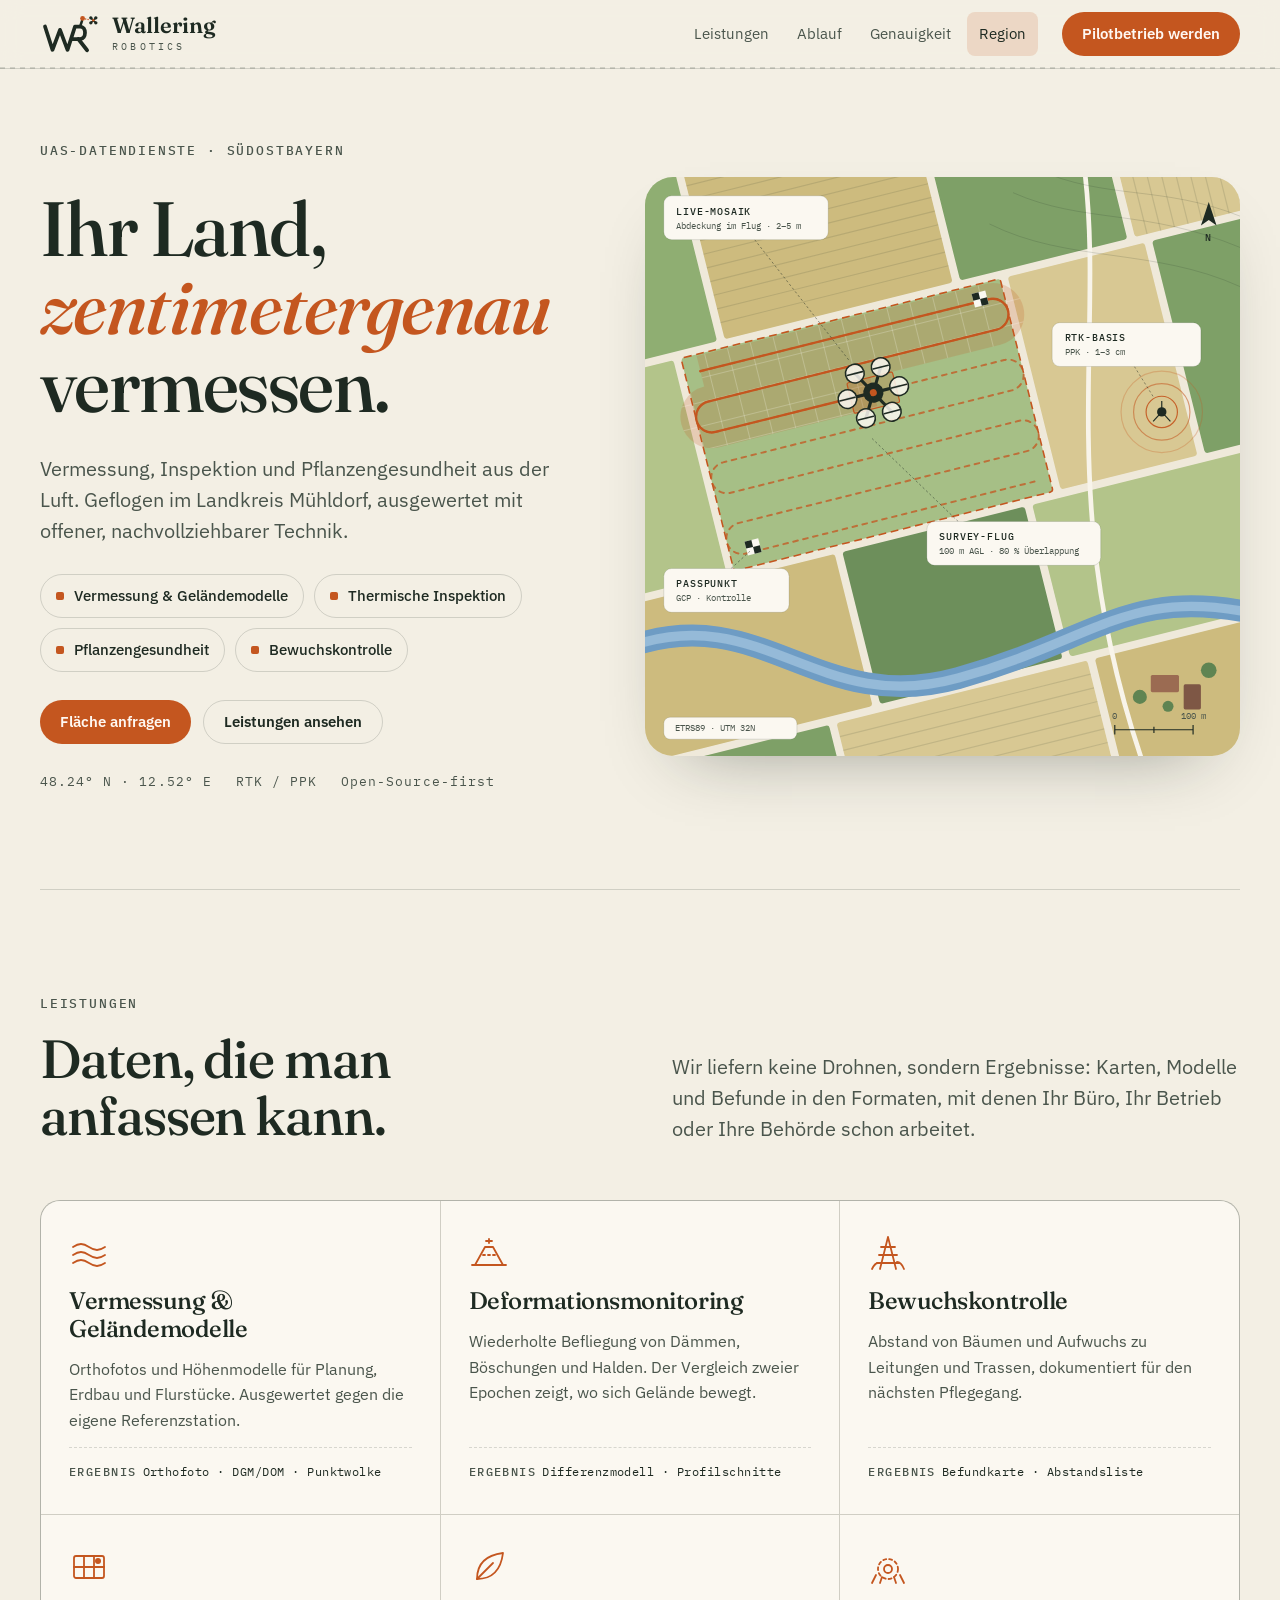
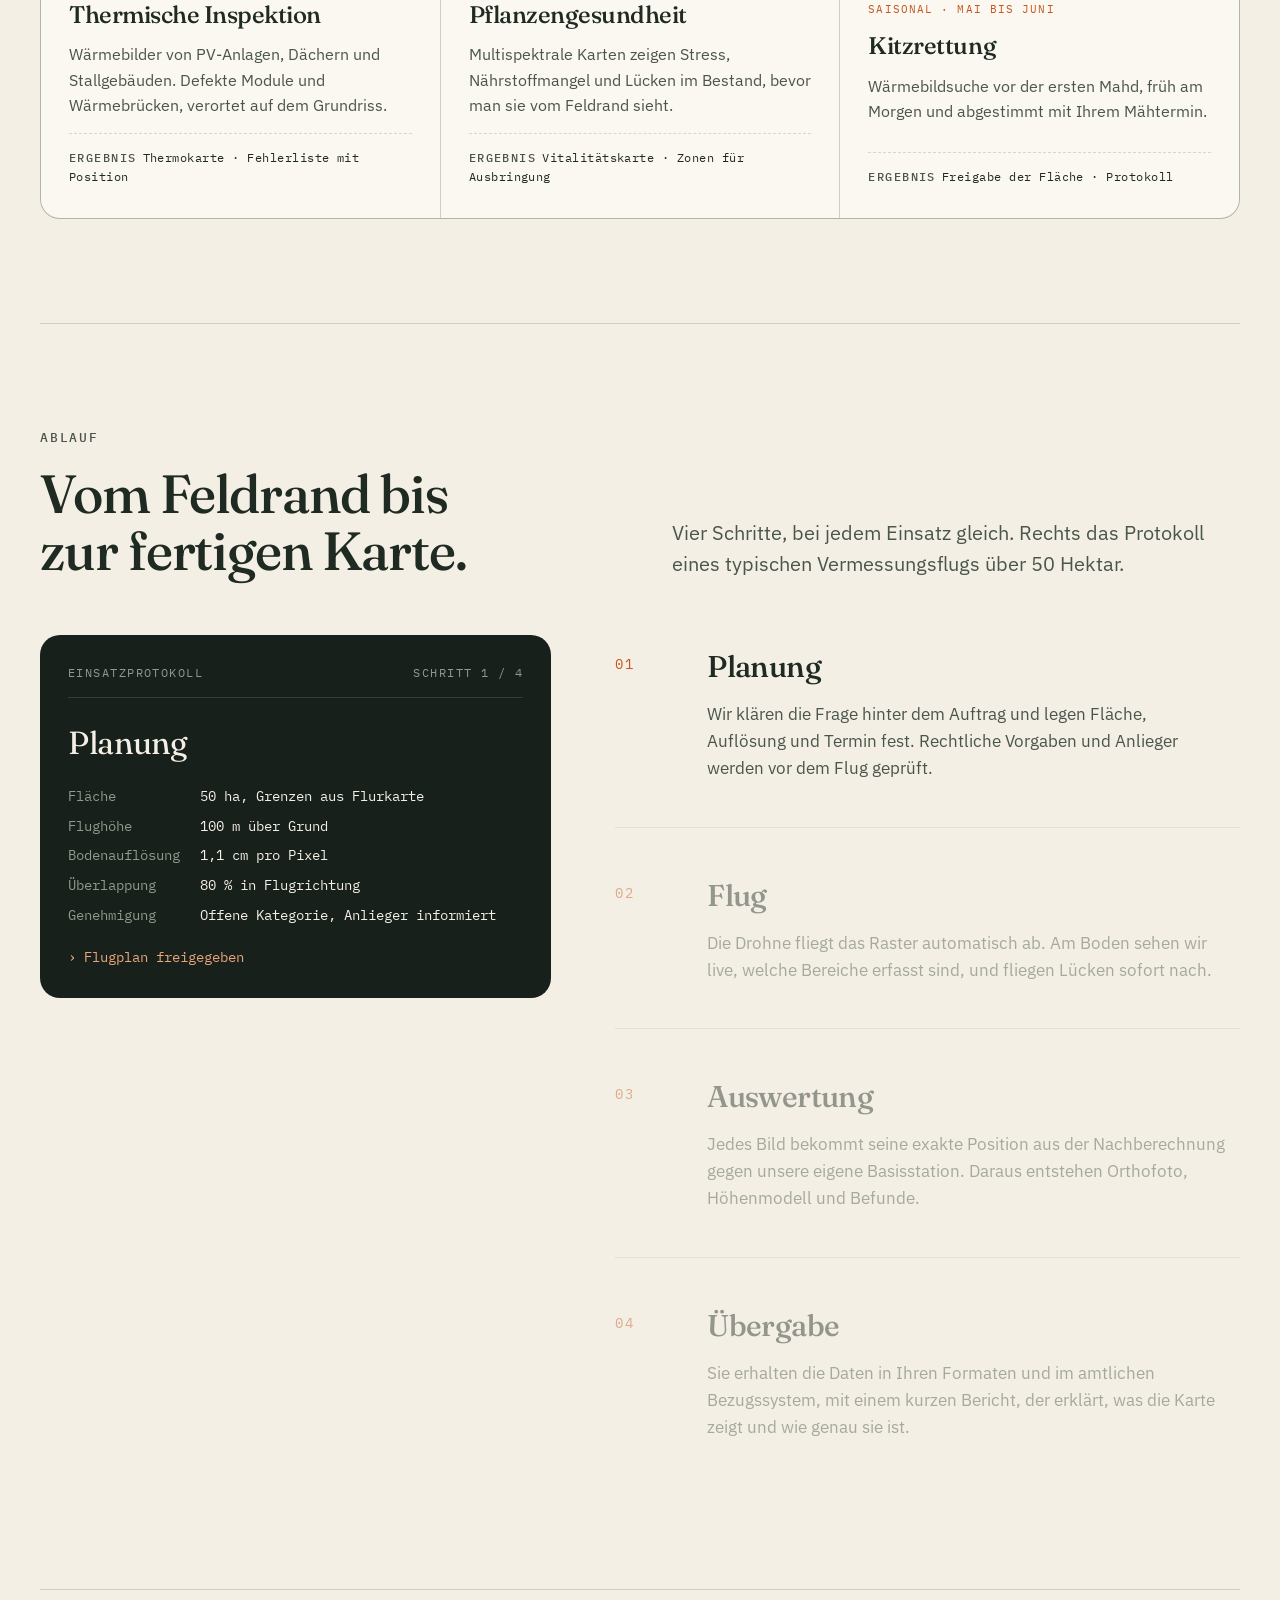
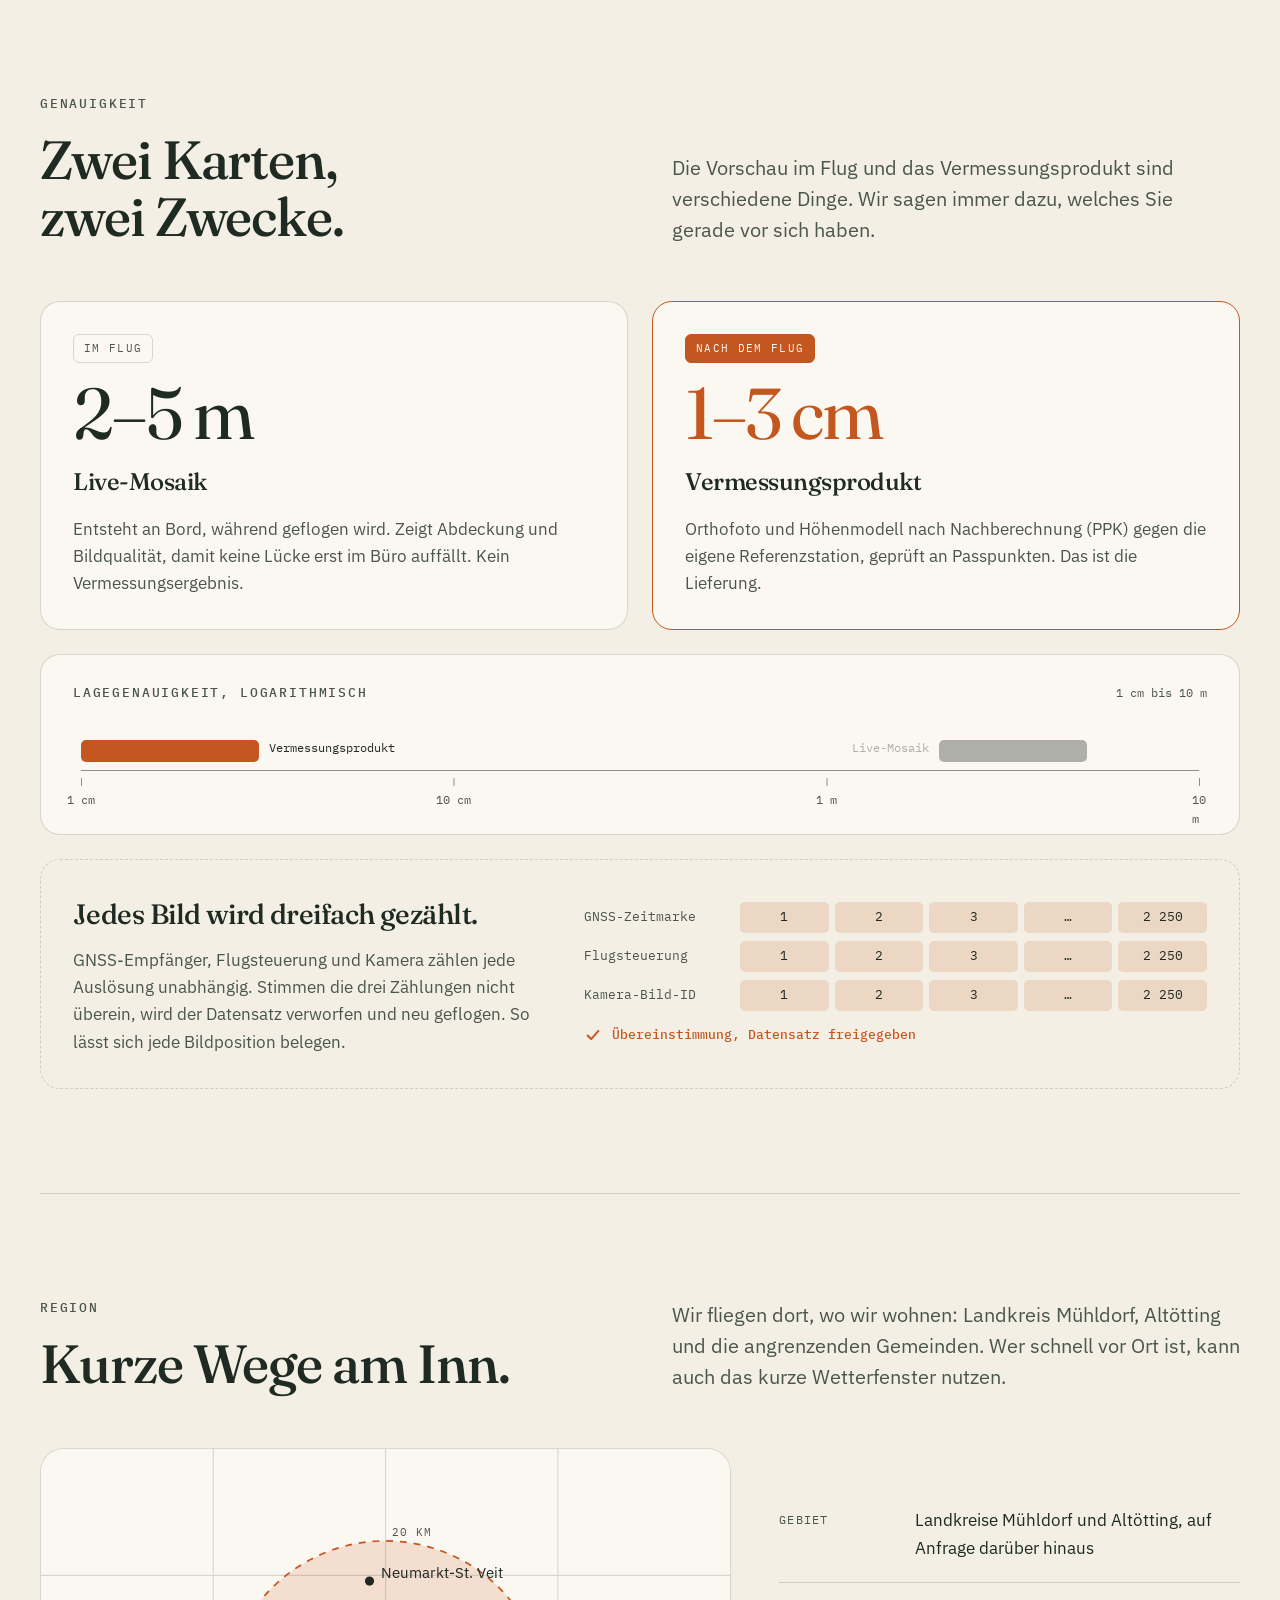
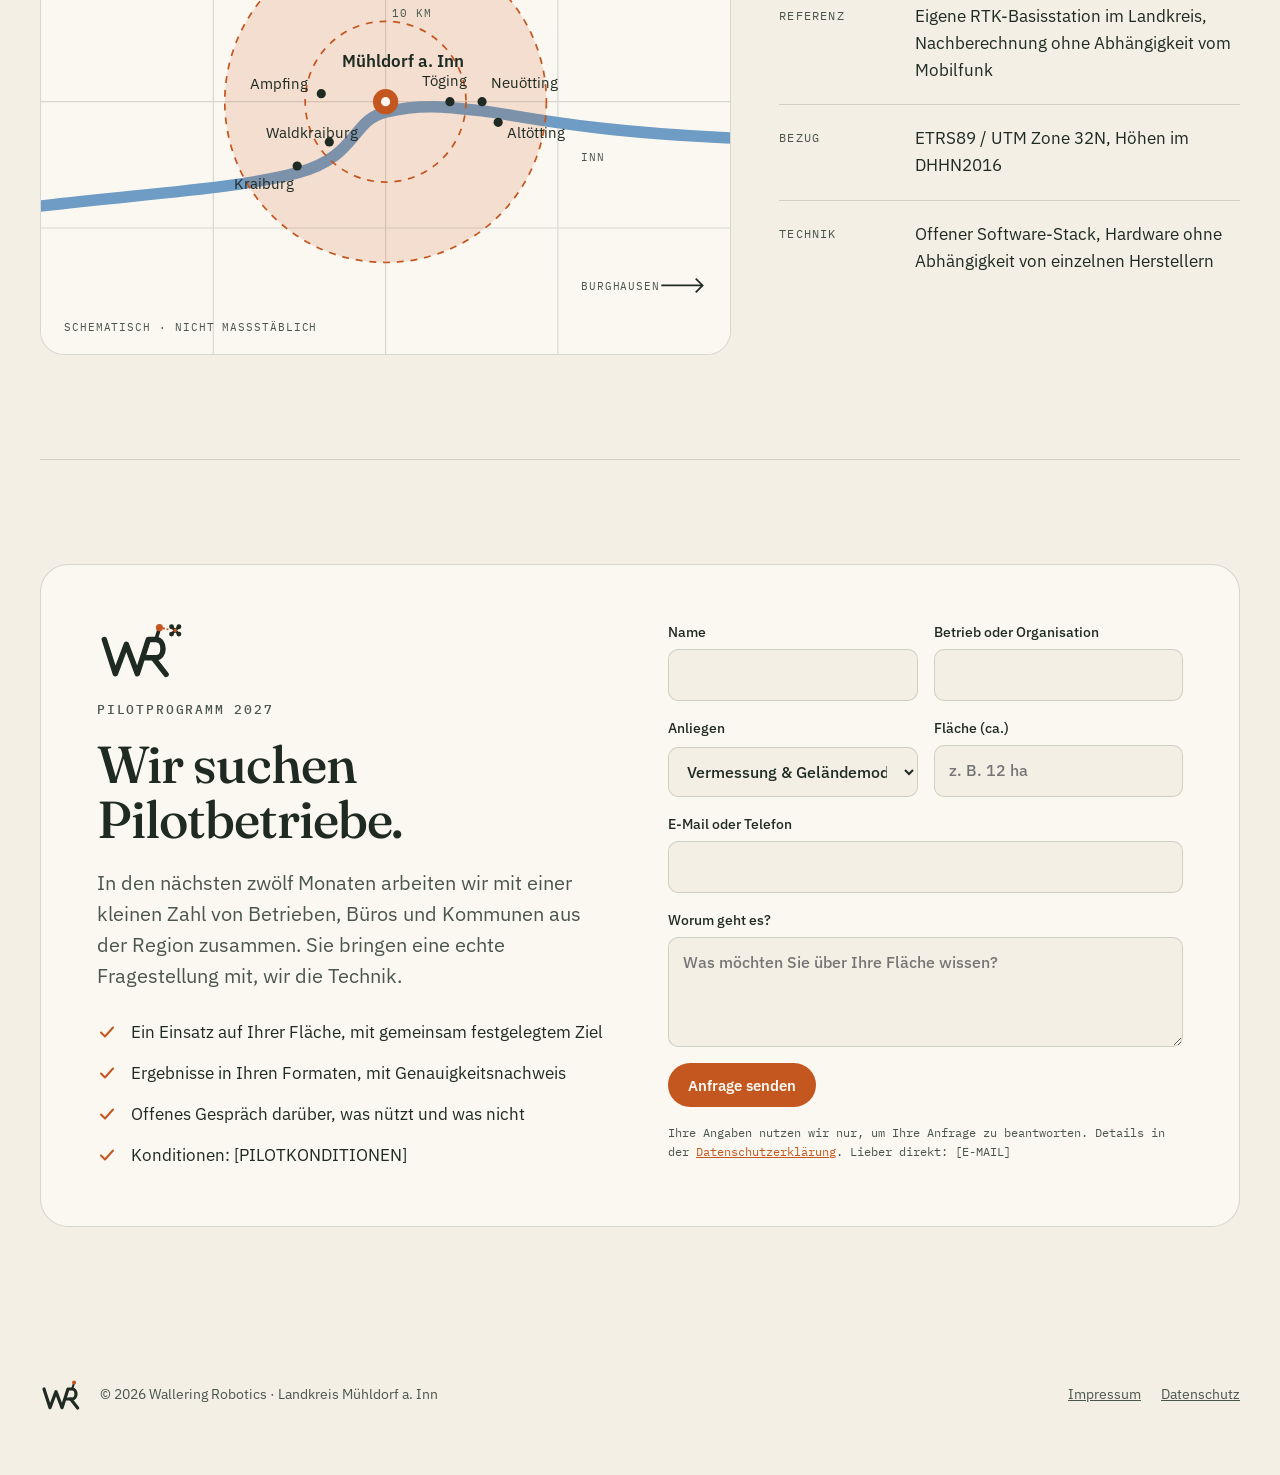
==== index.html @ 0cf6da95 "Initial website: landing page, legal templates, self-hosted fonts Co-Authored-By: Claude Opus 5.5 <n" ====
<!doctype html>
<html lang="de">
<head>
<meta charset="utf-8">
<meta name="viewport" content="width=device-width, initial-scale=1, viewport-fit=cover">
<title>Wallering Robotics · Vermessung &amp; Inspektion aus der Luft · Mühldorf a. Inn</title>
<meta name="description" content="UAS-Datendienste aus dem Landkreis Mühldorf: Vermessung und Geländemodelle, Deformationsmonitoring, Bewuchskontrolle, Thermografie, Pflanzengesundheit und Kitzrettung. Zentimetergenau mit eigener RTK-Basis.">
<link rel="canonical" href="https://walleringrobotics.de/">
<meta name="theme-color" content="#F3EFE4" media="(prefers-color-scheme: light)">
<meta name="theme-color" content="#131915" media="(prefers-color-scheme: dark)">
<meta property="og:type" content="website">
<meta property="og:locale" content="de_DE">
<meta property="og:site_name" content="Wallering Robotics">
<meta property="og:title" content="Wallering Robotics · Ihr Land, zentimetergenau vermessen">
<meta property="og:description" content="Vermessung, Inspektion und Pflanzengesundheit aus der Luft, geflogen im Landkreis Mühldorf.">
<meta property="og:url" content="https://walleringrobotics.de/">
<link rel="icon" href="favicon.svg" type="image/svg+xml">
<link rel="preload" href="fonts/fraunces-latin-opsz-normal.woff2" as="font" type="font/woff2" crossorigin>
<link rel="preload" href="fonts/ibm-plex-sans-latin-400-normal.woff2" as="font" type="font/woff2" crossorigin>
<style>
/* Schriften lokal gehostet (keine Verbindung zu Google) */
@font-face{font-family:'Fraunces';font-style:normal;font-weight:100 900;font-display:swap;src:url(fonts/fraunces-latin-opsz-normal.woff2) format('woff2')}
@font-face{font-family:'Fraunces';font-style:italic;font-weight:100 900;font-display:swap;src:url(fonts/fraunces-latin-opsz-italic.woff2) format('woff2')}
@font-face{font-family:'IBM Plex Sans';font-style:normal;font-weight:400;font-display:swap;src:url(fonts/ibm-plex-sans-latin-400-normal.woff2) format('woff2')}
@font-face{font-family:'IBM Plex Sans';font-style:normal;font-weight:500;font-display:swap;src:url(fonts/ibm-plex-sans-latin-500-normal.woff2) format('woff2')}
@font-face{font-family:'IBM Plex Sans';font-style:normal;font-weight:600;font-display:swap;src:url(fonts/ibm-plex-sans-latin-600-normal.woff2) format('woff2')}
@font-face{font-family:'IBM Plex Mono';font-style:normal;font-weight:400;font-display:swap;src:url(fonts/ibm-plex-mono-latin-400-normal.woff2) format('woff2')}
@font-face{font-family:'IBM Plex Mono';font-style:normal;font-weight:500;font-display:swap;src:url(fonts/ibm-plex-mono-latin-500-normal.woff2) format('woff2')}
:root{padding-top:env(safe-area-inset-top,0px);padding-bottom:env(safe-area-inset-bottom,0px)}
body{margin:0}
img{max-width:100%}
[hidden]{display:none!important}
.hp{position:absolute;left:-9999px;width:1px;height:1px;overflow:hidden}
</style>
<style>
/* Layout: a survey map that keeps flying as you scroll — map hero, then field-sheet sections on a paper ground, one burnt-orange flight-line accent */
:root{
  --bg:#F3EFE4; --surface:#FBF8F1; --fg:#1E2A22; --muted:#4A554C; --line:rgba(30,42,34,.16);
  --accent:#C4561F; --accent-soft:rgba(196,86,31,.16); --on-accent:#FFF8F2;
  --gap:#EFE9DA; --f1:#8FAE72; --f2:#CDBB7E; --f3:#7EA067; --f4:#D8C893; --f5:#B3C48A; --f6:#6D8F5B; --fs:#A6BF86;
  --river:#6E9CC4; --river2:#95BAD8; --road:#F8F4EA; --roof1:#9B6B52; --roof2:#7E5745; --tree:#5F8452;
  --display:'Fraunces', Georgia, 'Times New Roman', serif;
  --body:'IBM Plex Sans', system-ui, -apple-system, 'Segoe UI', sans-serif;
  --mono:'IBM Plex Mono', ui-monospace, 'SFMono-Regular', Menlo, monospace;
}
@media (prefers-color-scheme: dark){ :root:not([data-theme="light"]){
  --bg:#131915; --surface:#1B231E; --fg:#ECE8DC; --muted:#A9B2A6; --line:rgba(236,232,220,.16);
  --accent:#E27B45; --accent-soft:rgba(226,123,69,.2); --on-accent:#1A120D;
  --gap:#20291F; --f1:#3F5634; --f2:#5E5534; --f3:#36502F; --f4:#655D3C; --f5:#4A5A36; --f6:#2E4428; --fs:#4C6340;
  --river:#3D6789; --river2:#5383AA; --road:#2B3328; --roof1:#6E4B3A; --roof2:#5A3F32; --tree:#2F4A29;
  color-scheme:dark }}
:root[data-theme="dark"]{
  --bg:#131915; --surface:#1B231E; --fg:#ECE8DC; --muted:#A9B2A6; --line:rgba(236,232,220,.16);
  --accent:#E27B45; --accent-soft:rgba(226,123,69,.2); --on-accent:#1A120D;
  --gap:#20291F; --f1:#3F5634; --f2:#5E5534; --f3:#36502F; --f4:#655D3C; --f5:#4A5A36; --f6:#2E4428; --fs:#4C6340;
  --river:#3D6789; --river2:#5383AA; --road:#2B3328; --roof1:#6E4B3A; --roof2:#5A3F32; --tree:#2F4A29;
  color-scheme:dark }

*{box-sizing:border-box}
html{scroll-behavior:smooth;scroll-padding-top:84px}
@media (prefers-reduced-motion: reduce){ html{scroll-behavior:auto} }
body{background:var(--bg);color:var(--fg);font-family:var(--body);font-size:17px;line-height:1.6;padding-inline:20px;-webkit-font-smoothing:antialiased}
a{color:var(--accent)}
:focus-visible{outline:2px solid var(--accent);outline-offset:3px;border-radius:4px}
.wrap{max-width:1200px;margin-inline:auto}
h1,h2,h3{font-family:var(--display);font-weight:500;letter-spacing:-.02em;text-wrap:balance;margin:0}
p{margin:0}
.eyebrow{font-family:var(--mono);font-size:13px;font-weight:500;letter-spacing:.14em;text-transform:uppercase;color:var(--muted)}
.lede{font-size:20px;line-height:1.55;color:var(--muted);max-width:60ch}
.mono{font-family:var(--mono)}

/* header */
.top{position:sticky;top:env(safe-area-inset-top,0px);z-index:20;margin-inline:-20px;padding-inline:20px;background:color-mix(in srgb,var(--bg) 88%,transparent);backdrop-filter:blur(10px);-webkit-backdrop-filter:blur(10px);border-bottom:1px solid var(--line)}
.top .wrap{display:flex;align-items:center;gap:24px;height:68px}
.brand{display:flex;align-items:center;gap:12px;text-decoration:none;color:var(--fg)}
.brand .w{font-family:var(--display);font-weight:600;font-size:22px;line-height:1}
.brand .r{font-family:var(--mono);font-size:10px;letter-spacing:.32em;color:var(--muted)}
.mark{flex-shrink:0;overflow:visible}
.mark .quad{animation:hover 3.2s ease-in-out infinite}
@keyframes hover{0%,100%{transform:translateY(0)}50%{transform:translateY(-1.4px)}}
@media (prefers-reduced-motion: reduce){ .mark .quad{animation:none} }
.foot-brand{display:flex;align-items:center;gap:12px;color:var(--fg)}
.pilot-mark{color:var(--fg);width:88px;height:auto;margin-bottom:20px;display:block}
.nav{display:flex;gap:4px;margin-left:auto}
.nav a{font-size:15px;color:var(--muted);text-decoration:none;padding:10px 12px;border-radius:8px}
.nav a:hover,.nav a.on{color:var(--fg)}
.nav a.on{background:var(--accent-soft)}
.btn{display:inline-flex;align-items:center;gap:10px;min-height:44px;padding:0 20px;border-radius:999px;background:var(--accent);color:var(--on-accent);font-weight:600;font-size:15px;text-decoration:none;border:0;cursor:pointer;font-family:var(--body)}
.btn:hover{filter:brightness(1.07)}
.btn.ghost{background:transparent;color:var(--fg);border:1px solid var(--line)}
.progress{position:absolute;left:0;right:0;bottom:-1px;height:2px;background-image:linear-gradient(90deg,var(--line) 50%,transparent 50%);background-size:10px 2px}
.progress i{display:block;height:2px;width:0;background:var(--accent)}
@media (max-width:900px){ .nav{display:none} .top .btn{margin-left:auto} }

/* hero */
.hero{display:grid;grid-template-columns:minmax(0,1fr) minmax(0,1.1fr);gap:64px;align-items:center;padding-block:72px 96px}
.hero-copy{display:flex;flex-direction:column;gap:28px}
.hero h1{font-size:clamp(44px,6vw,78px);line-height:1.02}
.hero h1 em{color:var(--accent)}
.pills{display:flex;flex-wrap:wrap;gap:10px}
.pill{display:inline-flex;align-items:center;gap:10px;padding:9px 15px;border:1px solid var(--line);border-radius:999px;font-size:15px;font-weight:500}
.pill::before{content:"";width:8px;height:8px;border-radius:2px;background:var(--accent)}
.hero-cta{display:flex;flex-wrap:wrap;gap:12px}
.coords{display:flex;flex-wrap:wrap;gap:8px 24px;font-family:var(--mono);font-size:13px;letter-spacing:.08em;color:var(--muted)}
.map{border-radius:28px;overflow:hidden;background:var(--gap);box-shadow:0 30px 70px -40px rgba(20,30,24,.45);max-width:100%}
.map svg{display:block;width:100%;height:auto}
.t1{font-family:var(--mono);font-size:13px;font-weight:500;letter-spacing:.08em;fill:var(--fg)}
.t2{font-family:var(--mono);font-size:11px;fill:var(--muted)}
.chip{fill:var(--surface);stroke:var(--line)}
.lead{fill:none;stroke:var(--fg);stroke-opacity:.5;stroke-width:1.2;stroke-dasharray:3 3}
.row{stroke:var(--fg);stroke-opacity:.12;stroke-width:1.5}
.blade{transform-box:fill-box;transform-origin:center;animation:spin .35s linear infinite}
@keyframes spin{to{transform:rotate(360deg)}}
@media (prefers-reduced-motion: reduce){ .blade{animation:none} }
@media (max-width:900px){ .hero{grid-template-columns:minmax(0,1fr);gap:40px;padding-block:40px 64px} }

/* sections */
section.band{padding-block:104px;border-top:1px solid var(--line)}
.head{display:grid;grid-template-columns:minmax(0,1fr) minmax(0,1fr);gap:24px 64px;align-items:end;margin-bottom:56px}
.head h2{font-size:clamp(34px,4.2vw,54px);line-height:1.06}
@media (max-width:900px){ section.band{padding-block:72px} .head{grid-template-columns:minmax(0,1fr);margin-bottom:40px} }

/* services */
.svc{display:grid;grid-template-columns:repeat(3,minmax(0,1fr));gap:1px;background:var(--line);border:1px solid var(--line);border-radius:20px;overflow:hidden}
.svc article{background:var(--surface);padding:32px 28px;display:flex;flex-direction:column;gap:14px;min-width:0}
.svc svg{width:40px;height:40px;fill:none;stroke:var(--accent);stroke-width:1.8;stroke-linecap:round;stroke-linejoin:round}
.svc h3{font-size:24px;line-height:1.15}
.svc p{color:var(--muted);font-size:16px}
.out{margin-top:auto;padding-top:14px;border-top:1px dashed var(--line);font-family:var(--mono);font-size:12px;letter-spacing:.04em;color:var(--fg)}
.out b{font-weight:500;color:var(--muted);letter-spacing:.12em;margin-right:6px}
.season{font-family:var(--mono);font-size:11px;letter-spacing:.1em;color:var(--accent);text-transform:uppercase}
@media (max-width:980px){ .svc{grid-template-columns:repeat(2,minmax(0,1fr))} }
@media (max-width:620px){ .svc{grid-template-columns:minmax(0,1fr)} }

/* process */
.proc{display:grid;grid-template-columns:minmax(0,.9fr) minmax(0,1.1fr);gap:64px}
.console{position:sticky;top:110px;align-self:start;background:#18201B;color:#DCE3D6;border-radius:20px;padding:28px;font-family:var(--mono);font-size:14px;line-height:1.7;min-width:0}
.console .bar{display:flex;justify-content:space-between;gap:12px;color:#8E9A8B;font-size:12px;letter-spacing:.12em;margin-bottom:18px;padding-bottom:14px;border-bottom:1px solid rgba(220,227,214,.14)}
.console .stage{font-family:var(--display);font-size:32px;color:#F3EFE4;letter-spacing:-.01em;margin-bottom:14px}
.console dl{display:grid;grid-template-columns:auto minmax(0,1fr);gap:6px 20px;margin:0}
.console dt{color:#8E9A8B}
.console dd{margin:0;color:#F3EFE4;font-variant-numeric:tabular-nums;overflow-wrap:anywhere}
.console .ok{margin-top:18px;color:#E9A57C}
.steps{display:flex;flex-direction:column;gap:0;list-style:none;margin:0;padding:0}
.steps li{padding-block:44px;border-top:1px solid var(--line);display:grid;grid-template-columns:72px minmax(0,1fr);gap:20px;opacity:.45;transition:opacity .3s}
.steps li:first-child{border-top:0;padding-top:8px}
.steps li.on{opacity:1}
.steps .n{font-family:var(--mono);font-size:14px;color:var(--accent);padding-top:10px;letter-spacing:.1em}
.steps h3{font-size:30px;margin-bottom:10px}
.steps p{color:var(--muted);max-width:52ch}
@media (max-width:900px){ .proc{grid-template-columns:minmax(0,1fr);gap:32px} .console{position:static} .steps li{opacity:1;grid-template-columns:48px minmax(0,1fr)} }

/* accuracy */
.acc{display:grid;grid-template-columns:repeat(2,minmax(0,1fr));gap:24px}
.prod{border:1px solid var(--line);border-radius:20px;padding:32px;display:flex;flex-direction:column;gap:14px;background:var(--surface);min-width:0}
.prod.main{border-color:var(--accent)}
.prod .big{font-family:var(--display);font-size:clamp(48px,6vw,72px);line-height:1;letter-spacing:-.03em}
.prod.main .big{color:var(--accent)}
.prod p{color:var(--muted)}
.tag{align-self:flex-start;font-family:var(--mono);font-size:11px;letter-spacing:.12em;text-transform:uppercase;padding:5px 10px;border-radius:6px;border:1px solid var(--line);color:var(--muted)}
.prod.main .tag{background:var(--accent);border-color:var(--accent);color:var(--on-accent)}
.ruler{grid-column:1/-1;border:1px solid var(--line);border-radius:20px;padding:28px 32px 20px;background:var(--surface)}
.ruler .ttl{display:flex;justify-content:space-between;gap:12px;flex-wrap:wrap;margin-bottom:26px}
.track{position:relative;height:56px;margin-inline:8px}
.track .axis{position:absolute;left:0;right:0;top:40px;height:1px;background:var(--fg);opacity:.5}
.track .band{position:absolute;top:10px;height:22px;border-radius:5px}
.track .band span{position:absolute;top:-2px;left:calc(100% + 10px);white-space:nowrap;font-family:var(--mono);font-size:12px;color:var(--fg)}
.track .b1{background:var(--accent)}
.track .b2{background:var(--fg);opacity:.35}
.track .b2 span{left:auto;right:calc(100% + 10px)}
.ticks{position:relative;height:28px;margin-inline:8px;font-family:var(--mono);font-size:12px;color:var(--muted)}
.ticks span{position:absolute;transform:translateX(-50%);top:4px}
.ticks span::before{content:"";position:absolute;left:50%;top:-12px;width:1px;height:8px;background:var(--fg);opacity:.5}
.check{grid-column:1/-1;display:grid;grid-template-columns:minmax(0,1fr) minmax(0,1.3fr);gap:32px;align-items:center;padding:32px;border-radius:20px;border:1px dashed var(--line)}
.check h3{font-size:28px;margin-bottom:10px}
.check p{color:var(--muted)}
.ctr{font-family:var(--mono);font-size:13px;display:grid;gap:8px;min-width:0;overflow-x:auto}
.ctr div{display:grid;grid-template-columns:150px repeat(5,minmax(40px,1fr));gap:6px;align-items:center;font-variant-numeric:tabular-nums}
.ctr div span{text-align:center;padding:5px 0;border-radius:5px;background:var(--accent-soft)}
.ctr div span:first-child{text-align:left;background:none;color:var(--muted)}
.ctr .res{display:flex;gap:10px;align-items:center;color:var(--accent);font-weight:500;padding-top:6px}
@media (max-width:800px){ .acc,.check{grid-template-columns:minmax(0,1fr)} .ctr div{grid-template-columns:110px repeat(5,minmax(34px,1fr))} }

/* region */
.region{display:grid;grid-template-columns:minmax(0,1.2fr) minmax(0,.8fr);gap:48px;align-items:center}
.rmap{border-radius:24px;overflow:hidden;background:var(--surface);border:1px solid var(--line);max-width:100%}
.rmap svg{display:block;width:100%;height:auto}
.town{font-family:var(--body);font-size:13px;fill:var(--fg)}
.town.hq{font-weight:600;font-size:15px}
.km{font-family:var(--mono);font-size:10px;fill:var(--muted);letter-spacing:.08em}
.facts{display:grid;gap:20px}
.fact{display:grid;grid-template-columns:120px minmax(0,1fr);gap:16px;padding-bottom:20px;border-bottom:1px solid var(--line)}
.fact:last-child{border-bottom:0}
.fact dt{font-family:var(--mono);font-size:12px;letter-spacing:.1em;text-transform:uppercase;color:var(--muted);padding-top:3px}
.fact dd{margin:0}
@media (max-width:900px){ .region{grid-template-columns:minmax(0,1fr)} }

/* pilot */
.pilot{display:grid;grid-template-columns:minmax(0,1fr) minmax(0,1fr);gap:56px;background:var(--surface);border:1px solid var(--line);border-radius:28px;padding:56px}
.pilot h2{font-size:clamp(34px,4.2vw,52px);line-height:1.06;margin-bottom:20px}
.pilot ul{list-style:none;padding:0;margin:28px 0 0;display:grid;gap:14px}
.pilot li{display:grid;grid-template-columns:22px minmax(0,1fr);gap:12px}
.pilot li svg{width:20px;height:20px;margin-top:3px;stroke:var(--accent);fill:none;stroke-width:2;stroke-linecap:round;stroke-linejoin:round}
form{display:grid;gap:16px;align-content:start}
label{display:grid;gap:6px;font-size:14px;font-weight:500}
input,select,textarea{font:inherit;font-size:16px;color:var(--fg);background:var(--bg);border:1px solid var(--line);border-radius:10px;padding:12px 14px;min-height:46px;width:100%}
textarea{min-height:110px;resize:vertical}
input:focus,select:focus,textarea:focus{outline:2px solid var(--accent);outline-offset:0;border-color:transparent}
.two{display:grid;grid-template-columns:repeat(2,minmax(0,1fr));gap:16px}
.note{font-family:var(--mono);font-size:12px;color:var(--muted)}
.status{font-size:15px;padding:12px 14px;border-radius:10px;background:var(--accent-soft)}
@media (max-width:900px){ .pilot{grid-template-columns:minmax(0,1fr);padding:32px 22px;gap:36px} }
@media (max-width:480px){ .two{grid-template-columns:minmax(0,1fr)} }

footer{padding-block:48px 64px;display:flex;flex-wrap:wrap;gap:16px 32px;justify-content:space-between;align-items:center;color:var(--muted);font-size:14px}
footer nav{display:flex;gap:20px}
footer a{color:var(--muted)}
</style>
</head>
<body>

<header class="top">
  <div class="wrap">
    <a class="brand" href="#start" aria-label="Wallering Robotics, zum Seitenanfang">
      <svg class="mark" width="60" height="40" viewBox="0 0 72 48" aria-hidden="true">
        <g transform="translate(2 5)" fill="none" stroke-linecap="round" stroke-linejoin="round">
          <path d="M4 10 L13 38 L22 14 L31 38 L40 10 H46 C54 10 54 25 46 25 H35.5" stroke="currentColor" stroke-width="4.5"/>
          <path d="M44 25 L54.5 38.5" stroke="currentColor" stroke-width="4.5"/>
          <path d="M46.2 10 L48.4 3.2" stroke="currentColor" stroke-width="3"/>
          <circle cx="49.1" cy="0.3" r="2.9" fill="var(--accent)" stroke="none"/>
          <path class="link" d="M52.8 0.9 L56.4 1.8" stroke="var(--accent)" stroke-width="1.8" stroke-dasharray="0 3"/>
          <g class="quad"><g transform="translate(62 2.6)">
            <path d="M-3 -3 L3 3 M-3 3 L3 -3" stroke="currentColor" stroke-width="2.2"/>
            <g fill="currentColor" stroke="none"><circle cx="-3" cy="-3" r="2"/><circle cx="3" cy="-3" r="2"/><circle cx="-3" cy="3" r="2"/><circle cx="3" cy="3" r="2"/></g>
            <circle r="1.5" fill="var(--accent)" stroke="none"/>
          </g></g>
        </g>
      </svg>
      <span style="display:grid;gap:3px"><span class="w">Wallering</span><span class="r">ROBOTICS</span></span>
    </a>
    <nav class="nav" aria-label="Hauptnavigation">
      <a href="#leistungen">Leistungen</a>
      <a href="#ablauf">Ablauf</a>
      <a href="#genauigkeit">Genauigkeit</a>
      <a href="#region">Region</a>
    </nav>
    <a class="btn" href="#pilot">Pilotbetrieb werden</a>
  </div>
  <div class="progress" aria-hidden="true"><i id="prog"></i></div>
</header>

<main class="wrap" id="start">

<section class="hero" aria-labelledby="h-hero">
  <div class="hero-copy">
    <div class="eyebrow">UAS-Datendienste · Südostbayern</div>
    <h1 id="h-hero">Ihr Land, <em>zentimetergenau</em> vermessen.</h1>
    <p class="lede">Vermessung, Inspektion und Pflanzengesundheit aus der Luft. Geflogen im Landkreis Mühldorf, ausgewertet mit offener, nachvollziehbarer Technik.</p>
    <div class="pills">
      <span class="pill">Vermessung &amp; Geländemodelle</span>
      <span class="pill">Thermische Inspektion</span>
      <span class="pill">Pflanzengesundheit</span>
      <span class="pill">Bewuchskontrolle</span>
    </div>
    <div class="hero-cta">
      <a class="btn" href="#pilot">Fläche anfragen</a>
      <a class="btn ghost" href="#leistungen">Leistungen ansehen</a>
    </div>
    <div class="coords"><span>48.24° N · 12.52° E</span><span>RTK / PPK</span><span>Open-Source-first</span></div>
  </div>

  <div class="map">
    <svg viewBox="0 0 760 740" role="img" aria-label="Kartenillustration: Drohne fliegt ein Vermessungsmuster über Feldern am Inn, mit RTK-Basis und Passpunkten">
      <defs>
        <pattern id="px" width="30" height="30" patternUnits="userSpaceOnUse">
          <path d="M30 0H0V30" fill="none" stroke="#fff" stroke-opacity=".55" stroke-width="1"/>
        </pattern>
        <mask id="swathMask" maskUnits="userSpaceOnUse" x="-200" y="-200" width="1200" height="1200">
          <path id="swathM" d="" fill="none" stroke="#fff" stroke-width="40"/>
        </mask>
      </defs>
      <g transform="rotate(-14 400 370)">
        <rect x="-120" y="-80" width="260" height="220" rx="4" fill="var(--f1)"/>
        <rect x="150" y="-80" width="300" height="220" rx="4" fill="var(--f2)"/>
        <rect x="460" y="-80" width="220" height="220" rx="4" fill="var(--f3)"/>
        <rect x="690" y="-80" width="260" height="220" rx="4" fill="var(--f4)"/>
        <rect x="-120" y="150" width="200" height="280" rx="4" fill="var(--f5)"/>
        <rect x="90" y="150" width="420" height="280" rx="4" fill="var(--fs)"/>
        <rect x="520" y="150" width="180" height="280" rx="4" fill="var(--f4)"/>
        <rect x="710" y="150" width="240" height="280" rx="4" fill="var(--f3)"/>
        <rect x="-120" y="440" width="340" height="200" rx="4" fill="var(--f2)"/>
        <rect x="230" y="440" width="240" height="200" rx="4" fill="var(--f6)"/>
        <rect x="480" y="440" width="300" height="200" rx="4" fill="var(--f5)"/>
        <rect x="790" y="440" width="160" height="200" rx="4" fill="var(--f1)"/>
        <rect x="-120" y="650" width="280" height="230" rx="4" fill="var(--f3)"/>
        <rect x="170" y="650" width="330" height="230" rx="4" fill="var(--f4)"/>
        <rect x="510" y="650" width="440" height="230" rx="4" fill="var(--f2)"/>
        <g class="row" id="rows"></g>

        <g mask="url(#swathMask)">
          <rect x="60" y="130" width="480" height="320" fill="var(--accent)" fill-opacity=".2"/>
          <rect x="60" y="130" width="480" height="320" fill="url(#px)"/>
        </g>
        <rect x="90" y="150" width="420" height="280" rx="4" fill="none" stroke="var(--accent)" stroke-width="2" stroke-dasharray="10 6"/>
        <path id="plan" fill="none" stroke="var(--accent)" stroke-opacity=".75" stroke-width="2.5" stroke-dasharray="6 7" stroke-linecap="round" d="M110 172 H490 A20 20 0 0 1 490 212 H110 A20 20 0 0 0 110 252 H490 A20 20 0 0 1 490 292 H110 A20 20 0 0 0 110 332 H490 A20 20 0 0 1 490 372 H110 A20 20 0 0 0 110 412 H490"/>
        <path id="done" fill="none" stroke="var(--accent)" stroke-width="3" stroke-linecap="round" stroke-linejoin="round" d=""/>

        <g><rect x="112" y="397" width="18" height="18" fill="#FBF8F1"/><rect x="112" y="397" width="9" height="9" fill="#1E2A22"/><rect x="121" y="406" width="9" height="9" fill="#1E2A22"/></g>
        <g><rect x="470" y="160" width="18" height="18" fill="#FBF8F1"/><rect x="470" y="160" width="9" height="9" fill="#1E2A22"/><rect x="479" y="169" width="9" height="9" fill="#1E2A22"/></g>

        <g id="drone" transform="translate(300 292)">
          <rect x="-30" y="-20" width="60" height="40" rx="2" fill="var(--accent)" fill-opacity=".22" stroke="var(--accent)" stroke-width="1.5"/>
          <g stroke="#1E2A22" stroke-width="4" stroke-linecap="round">
            <line x1="0" y1="0" x2="34" y2="0"/><line x1="0" y1="0" x2="17" y2="29.4"/><line x1="0" y1="0" x2="-17" y2="29.4"/>
            <line x1="0" y1="0" x2="-34" y2="0"/><line x1="0" y1="0" x2="-17" y2="-29.4"/><line x1="0" y1="0" x2="17" y2="-29.4"/>
          </g>
          <g id="rotors"></g>
          <circle r="13" fill="#1E2A22"/><circle r="4.5" fill="var(--accent)"/>
        </g>
      </g>

      <path d="M560 -20 C 590 200 520 420 640 760" fill="none" stroke="var(--road)" stroke-width="6" stroke-linecap="round"/>
      <path d="M-20 600 C 150 540 220 690 400 640 S 620 520 790 560" fill="none" stroke="var(--river)" stroke-width="28" stroke-linecap="round"/>
      <path d="M-20 600 C 150 540 220 690 400 640 S 620 520 790 560" fill="none" stroke="var(--river2)" stroke-width="12" stroke-linecap="round"/>
      <g fill="none" stroke="var(--fg)" stroke-opacity=".16" stroke-width="1.2">
        <path d="M470 20 C 560 60 640 40 760 90"/><path d="M500 -10 C 590 30 660 10 760 50"/><path d="M440 60 C 540 110 650 90 760 140"/>
      </g>
      <rect x="646" y="636" width="36" height="22" rx="2" fill="var(--roof1)"/>
      <rect x="688" y="648" width="22" height="32" rx="2" fill="var(--roof2)"/>
      <circle cx="632" cy="664" r="9" fill="var(--tree)"/><circle cx="720" cy="630" r="10" fill="var(--tree)"/><circle cx="668" cy="676" r="7" fill="var(--tree)"/>

      <g fill="none" stroke="var(--accent)" stroke-width="1.5">
        <circle cx="660" cy="300" r="20" stroke-opacity=".9"/><circle cx="660" cy="300" r="36" stroke-opacity=".55"/><circle cx="660" cy="300" r="52" stroke-opacity=".28"/>
      </g>
      <g stroke="var(--fg)" stroke-width="1.5"><line x1="660" y1="300" x2="649" y2="312"/><line x1="660" y1="300" x2="671" y2="312"/><line x1="660" y1="300" x2="660" y2="286"/></g>
      <circle cx="660" cy="300" r="6" fill="var(--fg)"/>

      <path class="lead" d="M140 80 L 262 236"/>
      <rect class="chip" x="24" y="24" width="210" height="56" rx="10"/>
      <text class="t1" x="40" y="48">LIVE-MOSAIK</text>
      <text class="t2" x="40" y="66" id="covTxt">Abdeckung im Flug · 2–5 m</text>

      <path class="lead" d="M400 440 L 290 334"/>
      <rect class="chip" x="360" y="440" width="222" height="56" rx="10"/>
      <text class="t1" x="376" y="464">SURVEY-FLUG</text>
      <text class="t2" x="376" y="482">100 m AGL · 80 % Überlappung</text>

      <path class="lead" d="M625 242 L 650 282"/>
      <rect class="chip" x="520" y="186" width="190" height="56" rx="10"/>
      <text class="t1" x="536" y="210">RTK-BASIS</text>
      <text class="t2" x="536" y="228">PPK · 1–3 cm</text>

      <path class="lead" d="M110 500 L 134 478"/>
      <rect class="chip" x="24" y="500" width="160" height="56" rx="10"/>
      <text class="t1" x="40" y="524">PASSPUNKT</text>
      <text class="t2" x="40" y="542">GCP · Kontrolle</text>

      <polygon points="720,32 730,62 720,55 710,62" fill="var(--fg)"/>
      <text class="t1" x="715" y="82">N</text>
      <rect class="chip" x="24" y="690" width="170" height="28" rx="8"/>
      <text class="t2" x="38" y="708">ETRS89 · UTM 32N</text>
      <g stroke="var(--fg)" stroke-width="1.5"><line x1="600" y1="706" x2="700" y2="706"/><line x1="600" y1="700" x2="600" y2="712"/><line x1="650" y1="702" x2="650" y2="710"/><line x1="700" y1="700" x2="700" y2="712"/></g>
      <text class="t2" x="596" y="692">0</text><text class="t2" x="684" y="692">100 m</text>
    </svg>
  </div>
</section>

<section class="band" id="leistungen" aria-labelledby="h-l">
  <div class="head">
    <div style="display:grid;gap:16px"><div class="eyebrow">Leistungen</div><h2 id="h-l">Daten, die man anfassen kann.</h2></div>
    <p class="lede">Wir liefern keine Drohnen, sondern Ergebnisse: Karten, Modelle und Befunde in den Formaten, mit denen Ihr Büro, Ihr Betrieb oder Ihre Behörde schon arbeitet.</p>
  </div>
  <div class="svc">
    <article>
      <svg viewBox="0 0 40 40" aria-hidden="true"><path d="M4 30c6-4 10-4 16 0s10 4 16 0"/><path d="M4 22c6-4 10-4 16 0s10 4 16 0"/><path d="M4 14c6-4 10-4 16 0s10 4 16 0"/></svg>
      <h3>Vermessung &amp; Geländemodelle</h3>
      <p>Orthofotos und Höhenmodelle für Planung, Erdbau und Flurstücke. Ausgewertet gegen die eigene Referenzstation.</p>
      <div class="out"><b>ERGEBNIS</b>Orthofoto · DGM/DOM · Punktwolke</div>
    </article>
    <article>
      <svg viewBox="0 0 40 40" aria-hidden="true"><path d="M3 32h34"/><path d="M6 32l10-18h8l10 18"/><path d="M14 22h12" stroke-dasharray="2 3"/><path d="M20 6v4M17 8h6"/></svg>
      <h3>Deformationsmonitoring</h3>
      <p>Wiederholte Befliegung von Dämmen, Böschungen und Halden. Der Vergleich zweier Epochen zeigt, wo sich Gelände bewegt.</p>
      <div class="out"><b>ERGEBNIS</b>Differenzmodell · Profilschnitte</div>
    </article>
    <article>
      <svg viewBox="0 0 40 40" aria-hidden="true"><path d="M20 4l-8 32M20 4l8 32M13 14h14M11 22h18M9 30h22"/><path d="M4 36c2-4 4-6 6-6M36 36c-2-5-4-7-7-7"/></svg>
      <h3>Bewuchskontrolle</h3>
      <p>Abstand von Bäumen und Aufwuchs zu Leitungen und Trassen, dokumentiert für den nächsten Pflegegang.</p>
      <div class="out"><b>ERGEBNIS</b>Befundkarte · Abstandsliste</div>
    </article>
    <article>
      <svg viewBox="0 0 40 40" aria-hidden="true"><rect x="5" y="9" width="30" height="22" rx="2"/><path d="M5 20h30M15 9v22M25 9v22"/><circle cx="29" cy="14" r="3" fill="currentColor" stroke="none" style="color:var(--accent)"/></svg>
      <h3>Thermische Inspektion</h3>
      <p>Wärmebilder von PV-Anlagen, Dächern und Stallgebäuden. Defekte Module und Wärmebrücken, verortet auf dem Grundriss.</p>
      <div class="out"><b>ERGEBNIS</b>Thermokarte · Fehlerliste mit Position</div>
    </article>
    <article>
      <svg viewBox="0 0 40 40" aria-hidden="true"><path d="M8 32C8 16 18 8 34 6c-2 16-10 26-26 26z"/><path d="M8 32L24 16"/></svg>
      <h3>Pflanzengesundheit</h3>
      <p>Multispektrale Karten zeigen Stress, Nährstoffmangel und Lücken im Bestand, bevor man sie vom Feldrand sieht.</p>
      <div class="out"><b>ERGEBNIS</b>Vitalitätskarte · Zonen für Ausbringung</div>
    </article>
    <article>
      <svg viewBox="0 0 40 40" aria-hidden="true"><circle cx="20" cy="22" r="4"/><circle cx="20" cy="22" r="10" stroke-dasharray="3 3"/><path d="M4 36l4-8M12 36l2-6M28 36l-2-6M36 36l-4-8"/></svg>
      <div class="season">Saisonal · Mai bis Juni</div>
      <h3>Kitzrettung</h3>
      <p>Wärmebildsuche vor der ersten Mahd, früh am Morgen und abgestimmt mit Ihrem Mähtermin.</p>
      <div class="out"><b>ERGEBNIS</b>Freigabe der Fläche · Protokoll</div>
    </article>
  </div>
</section>

<section class="band" id="ablauf" aria-labelledby="h-a">
  <div class="head">
    <div style="display:grid;gap:16px"><div class="eyebrow">Ablauf</div><h2 id="h-a">Vom Feldrand bis zur fertigen Karte.</h2></div>
    <p class="lede">Vier Schritte, bei jedem Einsatz gleich. Rechts das Protokoll eines typischen Vermessungsflugs über 50 Hektar.</p>
  </div>
  <div class="proc">
    <div class="console" aria-live="polite">
      <div class="bar"><span>EINSATZPROTOKOLL</span><span id="cStep">SCHRITT 1 / 4</span></div>
      <div class="stage" id="cStage">Planung</div>
      <dl id="cList">
        <dt>Fläche</dt><dd>50 ha, Grenzen aus Flurkarte</dd>
        <dt>Flughöhe</dt><dd>100 m über Grund</dd>
        <dt>Bodenauflösung</dt><dd>1,1 cm pro Pixel</dd>
        <dt>Überlappung</dt><dd>80 % in Flugrichtung</dd>
        <dt>Genehmigung</dt><dd>Offene Kategorie, Anlieger informiert</dd>
      </dl>
      <div class="ok" id="cOk">› Flugplan freigegeben</div>
    </div>
    <ol class="steps" id="steps">
      <li class="on" data-i="0"><span class="n">01</span><div><h3>Planung</h3><p>Wir klären die Frage hinter dem Auftrag und legen Fläche, Auflösung und Termin fest. Rechtliche Vorgaben und Anlieger werden vor dem Flug geprüft.</p></div></li>
      <li data-i="1"><span class="n">02</span><div><h3>Flug</h3><p>Die Drohne fliegt das Raster automatisch ab. Am Boden sehen wir live, welche Bereiche erfasst sind, und fliegen Lücken sofort nach.</p></div></li>
      <li data-i="2"><span class="n">03</span><div><h3>Auswertung</h3><p>Jedes Bild bekommt seine exakte Position aus der Nachberechnung gegen unsere eigene Basisstation. Daraus entstehen Orthofoto, Höhenmodell und Befunde.</p></div></li>
      <li data-i="3"><span class="n">04</span><div><h3>Übergabe</h3><p>Sie erhalten die Daten in Ihren Formaten und im amtlichen Bezugssystem, mit einem kurzen Bericht, der erklärt, was die Karte zeigt und wie genau sie ist.</p></div></li>
    </ol>
  </div>
</section>

<section class="band" id="genauigkeit" aria-labelledby="h-g">
  <div class="head">
    <div style="display:grid;gap:16px"><div class="eyebrow">Genauigkeit</div><h2 id="h-g">Zwei Karten, zwei Zwecke.</h2></div>
    <p class="lede">Die Vorschau im Flug und das Vermessungsprodukt sind verschiedene Dinge. Wir sagen immer dazu, welches Sie gerade vor sich haben.</p>
  </div>
  <div class="acc">
    <div class="prod">
      <span class="tag">Im Flug</span>
      <div class="big">2–5 m</div>
      <h3 style="font-size:24px">Live-Mosaik</h3>
      <p>Entsteht an Bord, während geflogen wird. Zeigt Abdeckung und Bildqualität, damit keine Lücke erst im Büro auffällt. Kein Vermessungsergebnis.</p>
    </div>
    <div class="prod main">
      <span class="tag">Nach dem Flug</span>
      <div class="big">1–3 cm</div>
      <h3 style="font-size:24px">Vermessungsprodukt</h3>
      <p>Orthofoto und Höhenmodell nach Nachberechnung (PPK) gegen die eigene Referenzstation, geprüft an Passpunkten. Das ist die Lieferung.</p>
    </div>
    <div class="ruler">
      <div class="ttl"><span class="eyebrow">Lagegenauigkeit, logarithmisch</span><span class="note">1 cm bis 10 m</span></div>
      <div class="track" aria-hidden="true">
        <div class="axis"></div>
        <div class="band b1" style="left:0%;width:15.9%"><span>Vermessungsprodukt</span></div>
        <div class="band b2" style="left:76.7%;width:13.3%"><span>Live-Mosaik</span></div>
      </div>
      <div class="ticks" aria-hidden="true"><span style="left:0%">1 cm</span><span style="left:33.33%">10 cm</span><span style="left:66.67%">1 m</span><span style="left:100%">10 m</span></div>
    </div>
    <div class="check">
      <div>
        <h3>Jedes Bild wird dreifach gezählt.</h3>
        <p>GNSS-Empfänger, Flugsteuerung und Kamera zählen jede Auslösung unabhängig. Stimmen die drei Zählungen nicht überein, wird der Datensatz verworfen und neu geflogen. So lässt sich jede Bildposition belegen.</p>
      </div>
      <div class="ctr" role="table" aria-label="Beispiel: drei unabhängige Zähler je Auslösung">
        <div role="row"><span role="rowheader">GNSS-Zeitmarke</span><span>1</span><span>2</span><span>3</span><span>…</span><span>2 250</span></div>
        <div role="row"><span role="rowheader">Flugsteuerung</span><span>1</span><span>2</span><span>3</span><span>…</span><span>2 250</span></div>
        <div role="row"><span role="rowheader">Kamera-Bild-ID</span><span>1</span><span>2</span><span>3</span><span>…</span><span>2 250</span></div>
        <p class="res"><svg width="18" height="18" viewBox="0 0 20 20" fill="none" stroke="currentColor" stroke-width="2.2" stroke-linecap="round" stroke-linejoin="round" aria-hidden="true"><path d="M4 10.5l4 4 8-9"/></svg>Übereinstimmung, Datensatz freigegeben</p>
      </div>
    </div>
  </div>
</section>

<section class="band" id="region" aria-labelledby="h-r">
  <div class="head">
    <div style="display:grid;gap:16px"><div class="eyebrow">Region</div><h2 id="h-r">Kurze Wege am Inn.</h2></div>
    <p class="lede">Wir fliegen dort, wo wir wohnen: Landkreis Mühldorf, Altötting und die angrenzenden Gemeinden. Wer schnell vor Ort ist, kann auch das kurze Wetterfenster nutzen.</p>
  </div>
  <div class="region">
    <div class="rmap">
      <svg viewBox="0 0 600 440" role="img" aria-label="Schematische Karte des Einsatzgebiets um Mühldorf am Inn mit Ringen bei 10 und 20 Kilometern">
        <rect width="600" height="440" fill="var(--surface)"/>
        <g fill="none" stroke="var(--line)" stroke-width="1"><path d="M0 110H600M0 220H600M0 330H600M150 0V440M300 0V440M450 0V440"/></g>
        <path d="M-10 312 C 90 300 170 296 223 282 S 270 236 300 229 S 350 224 384 228 S 470 246 610 252" fill="none" stroke="var(--river)" stroke-width="10" stroke-linecap="round"/>
        <text class="km" x="470" y="272">INN</text>
        <circle cx="300" cy="220" r="140" fill="var(--accent-soft)" stroke="var(--accent)" stroke-width="1.5" stroke-dasharray="6 6"/>
        <circle cx="300" cy="220" r="70" fill="none" stroke="var(--accent)" stroke-width="1.5" stroke-dasharray="6 6"/>
        <text class="km" x="306" y="146">10 KM</text><text class="km" x="306" y="76">20 KM</text>
        <g fill="var(--fg)">
          <circle cx="251" cy="255" r="4"/><circle cx="244" cy="213" r="4"/><circle cx="356" cy="220" r="4"/><circle cx="384" cy="220" r="4"/><circle cx="398" cy="238" r="4"/><circle cx="286" cy="115" r="4"/><circle cx="223" cy="276" r="4"/>
        </g>
        <text class="town" x="196" y="252">Waldkraiburg</text>
        <text class="town" x="182" y="209">Ampfing</text>
        <text class="town" x="332" y="206">Töging</text>
        <text class="town" x="378" y="208" dx="14">Neuötting</text>
        <text class="town" x="406" y="252">Altötting</text>
        <text class="town" x="296" y="112">Neumarkt-St. Veit</text>
        <text class="town" x="168" y="296">Kraiburg</text>
        <circle cx="300" cy="220" r="11" fill="var(--accent)"/><circle cx="300" cy="220" r="4" fill="var(--surface)"/>
        <text class="town hq" x="262" y="190">Mühldorf a. Inn</text>
        <g><path d="M540 380 h36" stroke="var(--fg)" stroke-width="1.5"/><path d="M570 374l6 6-6 6" fill="none" stroke="var(--fg)" stroke-width="1.5"/><text class="km" x="470" y="384">BURGHAUSEN</text></g>
        <text class="km" x="20" y="420">SCHEMATISCH · NICHT MASSSTÄBLICH</text>
      </svg>
    </div>
    <dl class="facts">
      <div class="fact"><dt>Gebiet</dt><dd>Landkreise Mühldorf und Altötting, auf Anfrage darüber hinaus</dd></div>
      <div class="fact"><dt>Referenz</dt><dd>Eigene RTK-Basisstation im Landkreis, Nachberechnung ohne Abhängigkeit vom Mobilfunk</dd></div>
      <div class="fact"><dt>Bezug</dt><dd>ETRS89 / UTM Zone 32N, Höhen im DHHN2016</dd></div>
      <div class="fact"><dt>Technik</dt><dd>Offener Software-Stack, Hardware ohne Abhängigkeit von einzelnen Herstellern</dd></div>
    </dl>
  </div>
</section>

<section class="band" id="pilot" aria-labelledby="h-p">
  <div class="pilot">
    <div>
      <svg class="pilot-mark mark" width="88" height="59" viewBox="0 0 72 48" aria-hidden="true">
        <g transform="translate(2 5)" fill="none" stroke-linecap="round" stroke-linejoin="round">
          <path d="M4 10 L13 38 L22 14 L31 38 L40 10 H46 C54 10 54 25 46 25 H35.5" stroke="currentColor" stroke-width="4.5"/>
          <path d="M44 25 L54.5 38.5" stroke="currentColor" stroke-width="4.5"/>
          <path d="M46.2 10 L48.4 3.2" stroke="currentColor" stroke-width="3"/>
          <circle cx="49.1" cy="0.3" r="2.9" fill="var(--accent)" stroke="none"/>
          <path d="M52.8 0.9 L56.4 1.8" stroke="var(--accent)" stroke-width="1.8" stroke-dasharray="0 3"/>
          <g class="quad"><g transform="translate(62 2.6)">
            <path d="M-3 -3 L3 3 M-3 3 L3 -3" stroke="currentColor" stroke-width="2.2"/>
            <g fill="currentColor" stroke="none"><circle cx="-3" cy="-3" r="2"/><circle cx="3" cy="-3" r="2"/><circle cx="-3" cy="3" r="2"/><circle cx="3" cy="3" r="2"/></g>
            <circle r="1.5" fill="var(--accent)" stroke="none"/>
          </g></g>
        </g>
      </svg>
      <div class="eyebrow" style="margin-bottom:16px">Pilotprogramm 2027</div>
      <h2 id="h-p">Wir suchen Pilotbetriebe.</h2>
      <p class="lede">In den nächsten zwölf Monaten arbeiten wir mit einer kleinen Zahl von Betrieben, Büros und Kommunen aus der Region zusammen. Sie bringen eine echte Fragestellung mit, wir die Technik.</p>
      <ul>
        <li><svg viewBox="0 0 20 20" aria-hidden="true"><path d="M4 10.5l4 4 8-9"/></svg><span>Ein Einsatz auf Ihrer Fläche, mit gemeinsam festgelegtem Ziel</span></li>
        <li><svg viewBox="0 0 20 20" aria-hidden="true"><path d="M4 10.5l4 4 8-9"/></svg><span>Ergebnisse in Ihren Formaten, mit Genauigkeitsnachweis</span></li>
        <li><svg viewBox="0 0 20 20" aria-hidden="true"><path d="M4 10.5l4 4 8-9"/></svg><span>Offenes Gespräch darüber, was nützt und was nicht</span></li>
        <li><svg viewBox="0 0 20 20" aria-hidden="true"><path d="M4 10.5l4 4 8-9"/></svg><span>Konditionen: [PILOTKONDITIONEN]</span></li>
      </ul>
    </div>
    <form id="pform" action="https://formspree.io/f/[FORMSPREE-ID]" method="POST" novalidate>
      <div class="two">
        <label for="f-name">Name<input id="f-name" name="name" autocomplete="name" required></label>
        <label for="f-org">Betrieb oder Organisation<input id="f-org" name="org" autocomplete="organization"></label>
      </div>
      <div class="two">
        <label for="f-kind">Anliegen
          <select id="f-kind" name="kind">
            <option>Vermessung &amp; Geländemodell</option>
            <option>Deformationsmonitoring</option>
            <option>Bewuchskontrolle</option>
            <option>Thermische Inspektion</option>
            <option>Pflanzengesundheit</option>
            <option>Kitzrettung</option>
            <option>Etwas anderes</option>
          </select>
        </label>
        <label for="f-area">Fläche (ca.)<input id="f-area" name="area" inputmode="decimal" placeholder="z. B. 12 ha"></label>
      </div>
      <label for="f-mail">E-Mail oder Telefon<input id="f-mail" name="contact" autocomplete="email" required></label>
      <label for="f-msg">Worum geht es?<textarea id="f-msg" name="msg" placeholder="Was möchten Sie über Ihre Fläche wissen?"></textarea></label>
      <label class="hp" for="f-gotcha" aria-hidden="true">Nicht ausfüllen<input id="f-gotcha" name="_gotcha" tabindex="-1" autocomplete="off"></label>
      <button class="btn" type="submit" style="justify-self:start">Anfrage senden</button>
      <p class="status" id="fstatus" role="status" hidden></p>
      <p class="note">Ihre Angaben nutzen wir nur, um Ihre Anfrage zu beantworten. Details in der <a href="datenschutz.html">Datenschutzerklärung</a>. Lieber direkt: <span id="mailaddr">[E-MAIL]</span></p>
    </form>
  </div>
</section>

</main>

<footer class="wrap">
  <span class="foot-brand">
    <svg class="mark" width="48" height="32" viewBox="0 0 72 48" aria-hidden="true">
      <g transform="translate(2 5)" fill="none" stroke-linecap="round" stroke-linejoin="round">
        <path d="M4 10 L13 38 L22 14 L31 38 L40 10 H46 C54 10 54 25 46 25 H35.5" stroke="currentColor" stroke-width="4.8"/>
        <path d="M44 25 L54.5 38.5" stroke="currentColor" stroke-width="4.8"/>
        <path d="M46.2 10 L48.4 3.2" stroke="currentColor" stroke-width="3.2"/>
        <circle cx="49.1" cy="0.3" r="3.1" fill="var(--accent)" stroke="none"/>
      </g>
    </svg>
    <span style="color:var(--muted)">© 2026 Wallering Robotics · Landkreis Mühldorf a. Inn</span>
  </span>
  <nav aria-label="Rechtliches"><a href="impressum.html">Impressum</a><a href="datenschutz.html">Datenschutz</a></nav>
</footer>

<script>
(function(){
  const NS='http://www.w3.org/2000/svg';
  // crop rows
  const rows=document.getElementById('rows');
  const add=(x1,y1,x2,y2)=>{const l=document.createElementNS(NS,'line');l.setAttribute('x1',x1);l.setAttribute('y1',y1);l.setAttribute('x2',x2);l.setAttribute('y2',y2);rows.appendChild(l)};
  for(let x=706;x<=940;x+=18) add(x,-80,x,140);
  for(let y=668;y<=870;y+=18) add(170,y,500,y);
  for(let y=-62;y<=130;y+=18) add(150,y,450,y);
  // rotors with spinning blades
  const rot=document.getElementById('rotors');
  [[34,0],[17,29.4],[-17,29.4],[-34,0],[-17,-29.4],[17,-29.4]].forEach(([x,y],i)=>{
    const g=document.createElementNS(NS,'g');
    g.innerHTML='<circle cx="'+x+'" cy="'+y+'" r="12" fill="#FBF8F1" fill-opacity=".85" stroke="#1E2A22" stroke-width="2"/>'+
      '<line class="blade" x1="'+(x-10)+'" y1="'+y+'" x2="'+(x+10)+'" y2="'+y+'" stroke="#1E2A22" stroke-width="2" stroke-linecap="round" style="animation-delay:-'+(i*0.06)+'s"/>';
    rot.appendChild(g);
  });

  // scroll-linked flight
  const plan=document.getElementById('plan'), done=document.getElementById('done'), sm=document.getElementById('swathM'), drone=document.getElementById('drone');
  const d=plan.getAttribute('d'); done.setAttribute('d',d); sm.setAttribute('d',d);
  const L=plan.getTotalLength();
  [done,sm].forEach(p=>{p.style.strokeDasharray=L+' '+L});
  const hero=document.querySelector('.hero'), prog=document.getElementById('prog');
  const START=0.36;
  function frame(){
    const y=window.scrollY||0;
    const hh=hero.offsetHeight||800;
    const t=Math.min(1,Math.max(0,y/(hh*1.1)));
    const p=START+(1-START)*t;
    const len=L*p;
    done.style.strokeDashoffset=L-len; sm.style.strokeDashoffset=L-len;
    const pt=plan.getPointAtLength(len);
    drone.setAttribute('transform','translate('+pt.x.toFixed(1)+' '+pt.y.toFixed(1)+')');
    const doc=document.documentElement; const max=(doc.scrollHeight-window.innerHeight)||1;
    prog.style.width=(Math.min(1,y/max)*100).toFixed(2)+'%';
    ticking=false;
  }
  let ticking=false;
  window.addEventListener('scroll',()=>{if(!ticking){ticking=true;requestAnimationFrame(frame)}},{passive:true});
  window.addEventListener('resize',frame);
  frame();

  // process console
  const S=[
    {s:'Planung',rows:[['Fläche','50 ha, Grenzen aus Flurkarte'],['Flughöhe','100 m über Grund'],['Bodenauflösung','1,1 cm pro Pixel'],['Überlappung','80 % in Flugrichtung'],['Genehmigung','Offene Kategorie, Anlieger informiert']],ok:'› Flugplan freigegeben'},
    {s:'Flug',rows:[['Dauer','ca. 25 min'],['Geschwindigkeit','10 m/s'],['Aufnahmen','2 250 Bilder, Rohformat'],['Datenrate','36 MB/s auf Bordspeicher'],['Vorschau','Live-Mosaik am Boden, 0,5 m/px']],ok:'› Abdeckung vollständig, keine Lücken'},
    {s:'Auswertung',rows:[['Referenz','Eigene Basisstation, PPK'],['Zeitabgleich','GNSS-Zeitmarke je Auslösung'],['Prüfung','3 Zähler, 2 250 / 2 250 / 2 250'],['Kontrolle','Passpunkte im Gelände'],['Produkte','Orthofoto, DOM, DGM']],ok:'› Datensatz freigegeben'},
    {s:'Übergabe',rows:[['Raster','GeoTIFF, Cloud-Optimized'],['Punktwolke','LAS / LAZ'],['Bezug','ETRS89 / UTM 32N, DHHN2016'],['Bericht','PDF mit Genauigkeitsnachweis'],['Rohdaten','Auf Wunsch vollständig']],ok:'› Übergeben'}
  ];
  const stage=document.getElementById('cStage'), list=document.getElementById('cList'), ok=document.getElementById('cOk'), step=document.getElementById('cStep');
  const items=[...document.querySelectorAll('#steps li')];
  function show(i){
    items.forEach((li,k)=>li.classList.toggle('on',k===i));
    const c=S[i]; stage.textContent=c.s; ok.textContent=c.ok; step.textContent='SCHRITT '+(i+1)+' / 4';
    list.innerHTML=''; c.rows.forEach(([a,b])=>{const dt=document.createElement('dt');dt.textContent=a;const dd=document.createElement('dd');dd.textContent=b;list.append(dt,dd)});
  }
  if('IntersectionObserver' in window){
    const io=new IntersectionObserver(es=>{es.forEach(e=>{if(e.isIntersecting) show(+e.target.dataset.i)})},{rootMargin:'-45% 0px -45% 0px'});
    items.forEach(li=>io.observe(li));
  }

  // nav highlight
  const links=[...document.querySelectorAll('.nav a')];
  if('IntersectionObserver' in window){
    const so=new IntersectionObserver(es=>{es.forEach(e=>{if(e.isIntersecting){links.forEach(a=>a.classList.toggle('on',a.getAttribute('href')==='#'+e.target.id))}})},{rootMargin:'-40% 0px -55% 0px'});
    ['leistungen','ablauf','genauigkeit','region'].forEach(id=>so.observe(document.getElementById(id)));
  }

  // form (Formspree; funktioniert auf jedem Hosting)
  const f=document.getElementById('pform'), st=document.getElementById('fstatus'), btn=f.querySelector('button[type=submit]');
  const mail=document.getElementById('mailaddr').textContent.trim();
  f.addEventListener('submit',async e=>{
    e.preventDefault();
    const n=f.querySelector('#f-name'), c=f.querySelector('#f-mail');
    st.hidden=false;
    if(!n.value.trim()||!c.value.trim()){st.textContent='Bitte Name und E-Mail oder Telefon angeben, damit wir antworten können.';(n.value.trim()?c:n).focus();return}
    if(f.action.indexOf('[')!==-1){st.textContent='Das Formular ist noch nicht angeschlossen. Bitte schreiben Sie uns direkt an '+mail+'.';return}
    btn.disabled=true; st.textContent='Wird gesendet …';
    try{
      const r=await fetch(f.action,{method:'POST',body:new FormData(f),headers:{Accept:'application/json'}});
      if(!r.ok) throw new Error(r.status);
      f.reset(); st.textContent='Danke, '+n.value.trim().split(' ')[0]+'. Ihre Anfrage ist angekommen, wir melden uns bei Ihnen.';
    }catch(err){
      st.textContent='Senden hat nicht geklappt. Bitte versuchen Sie es erneut oder schreiben Sie direkt an '+mail+'.';
    }finally{btn.disabled=false}
  });
})();
</script>
</body>
</html>
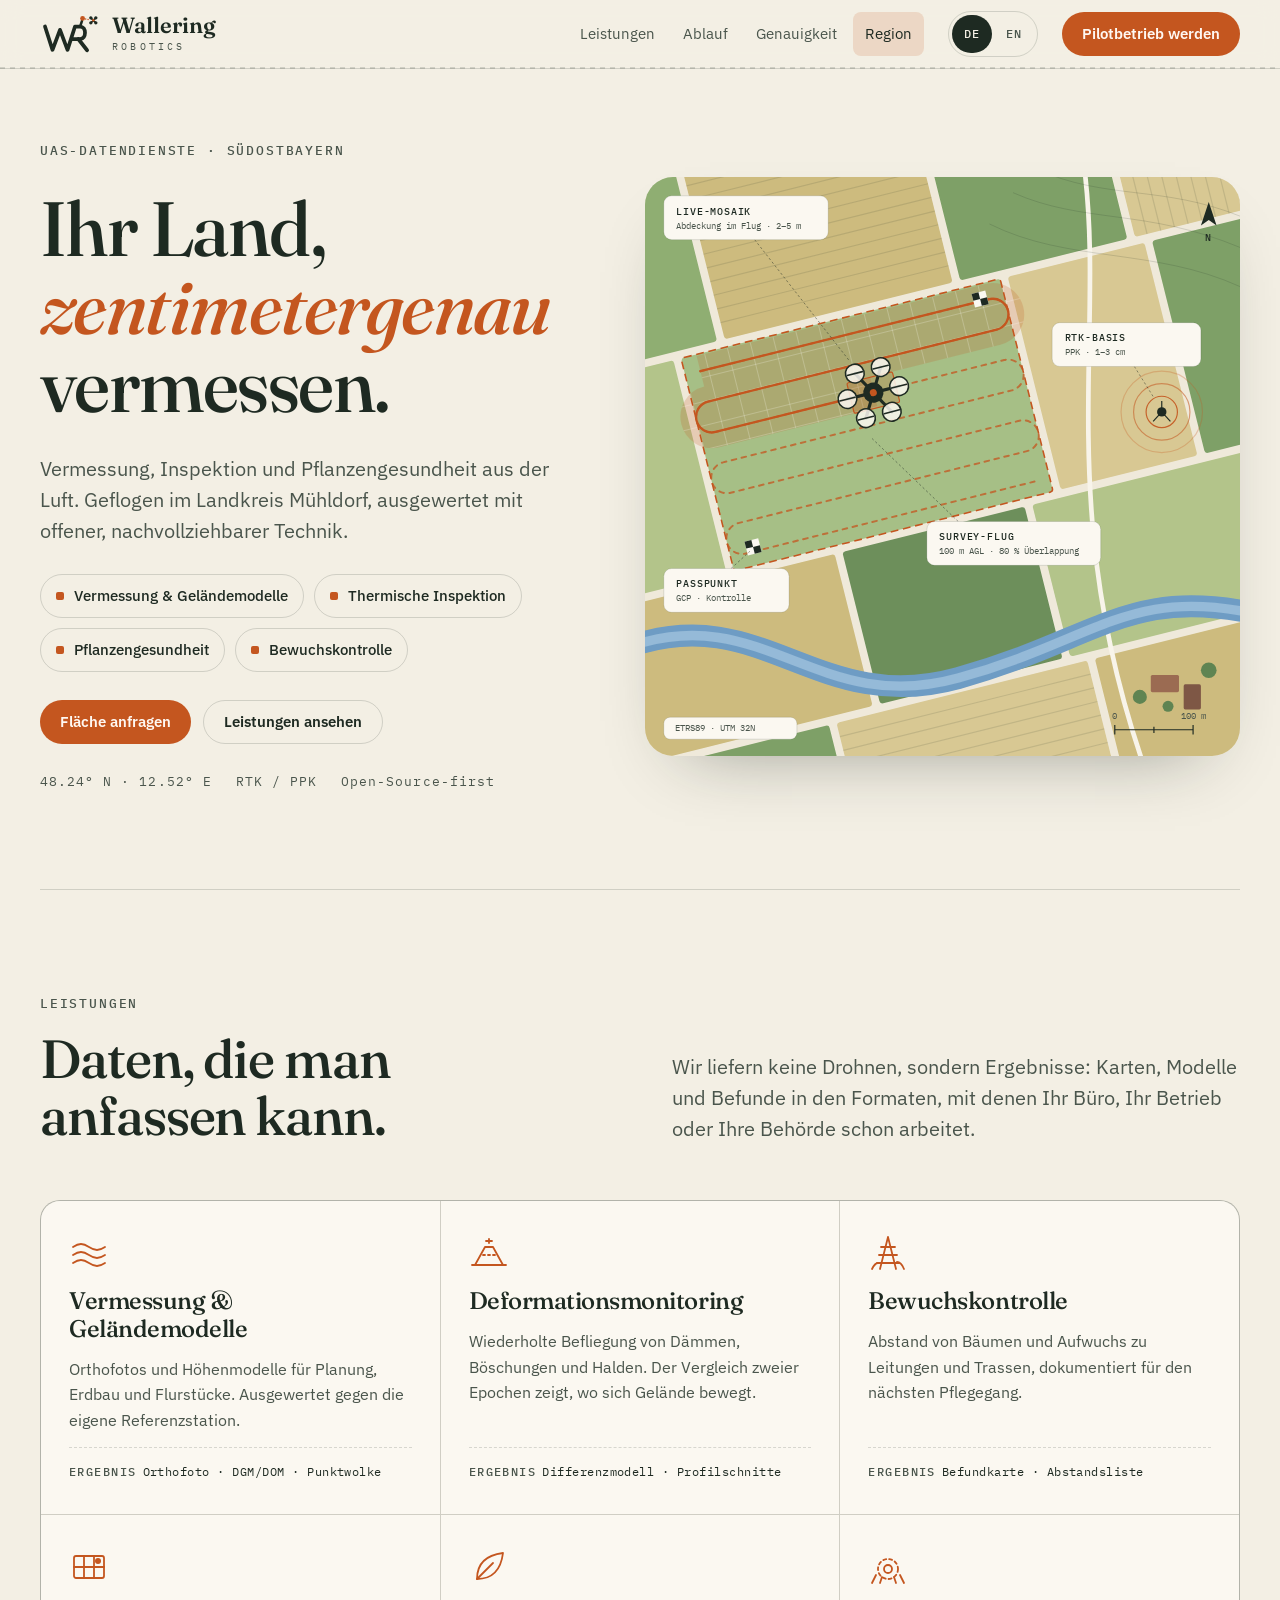
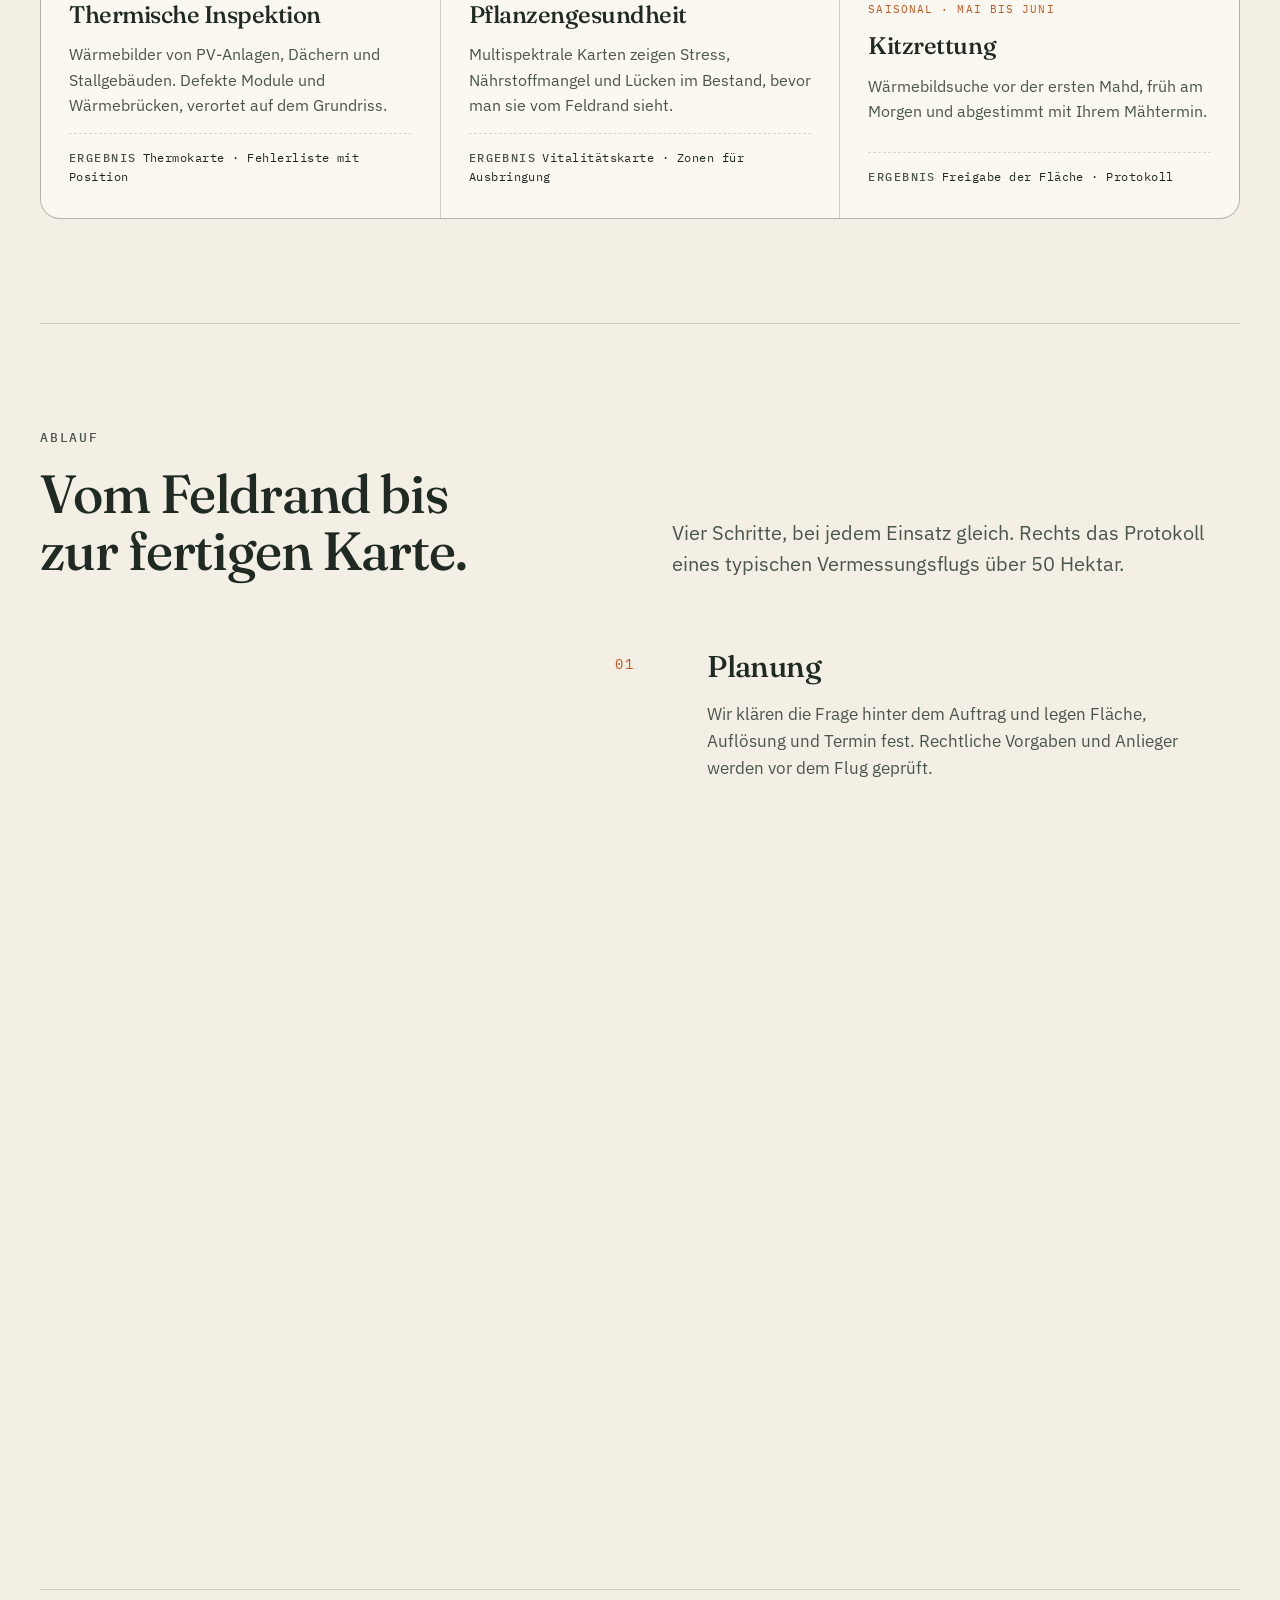
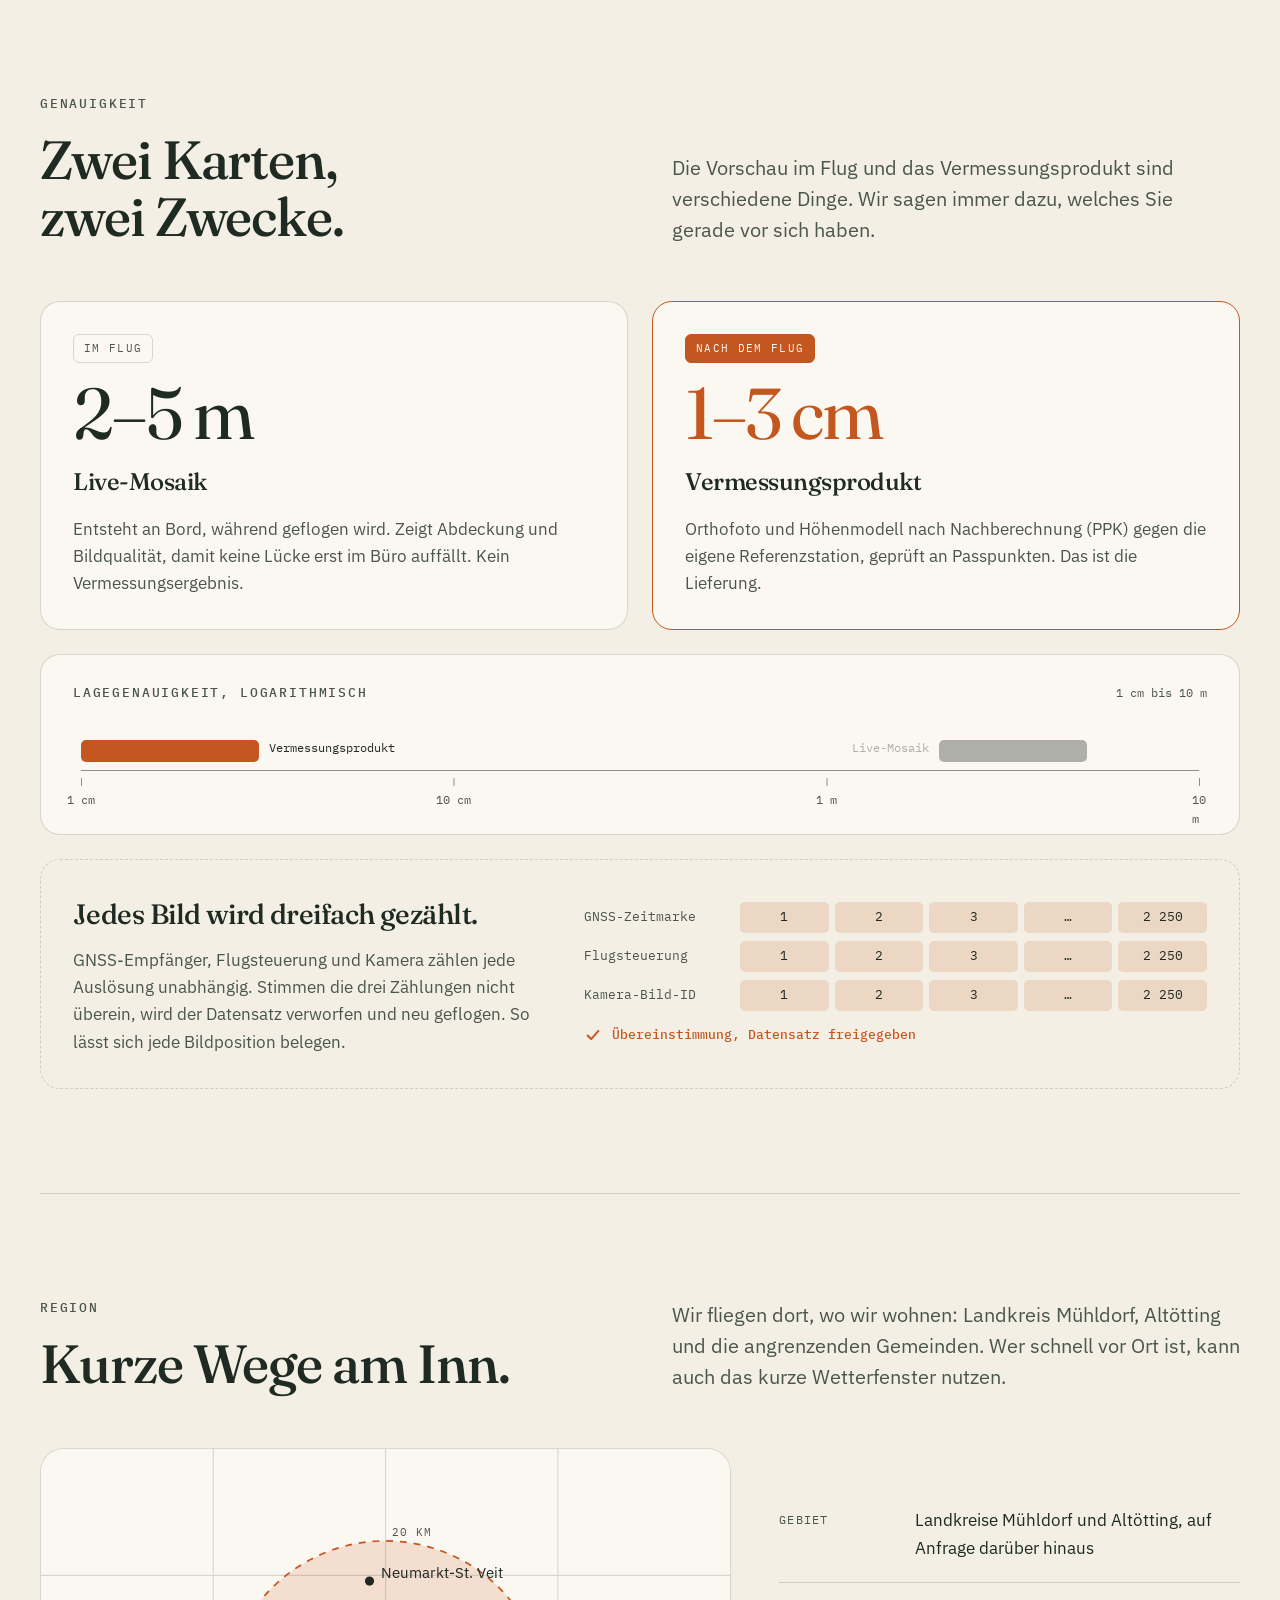
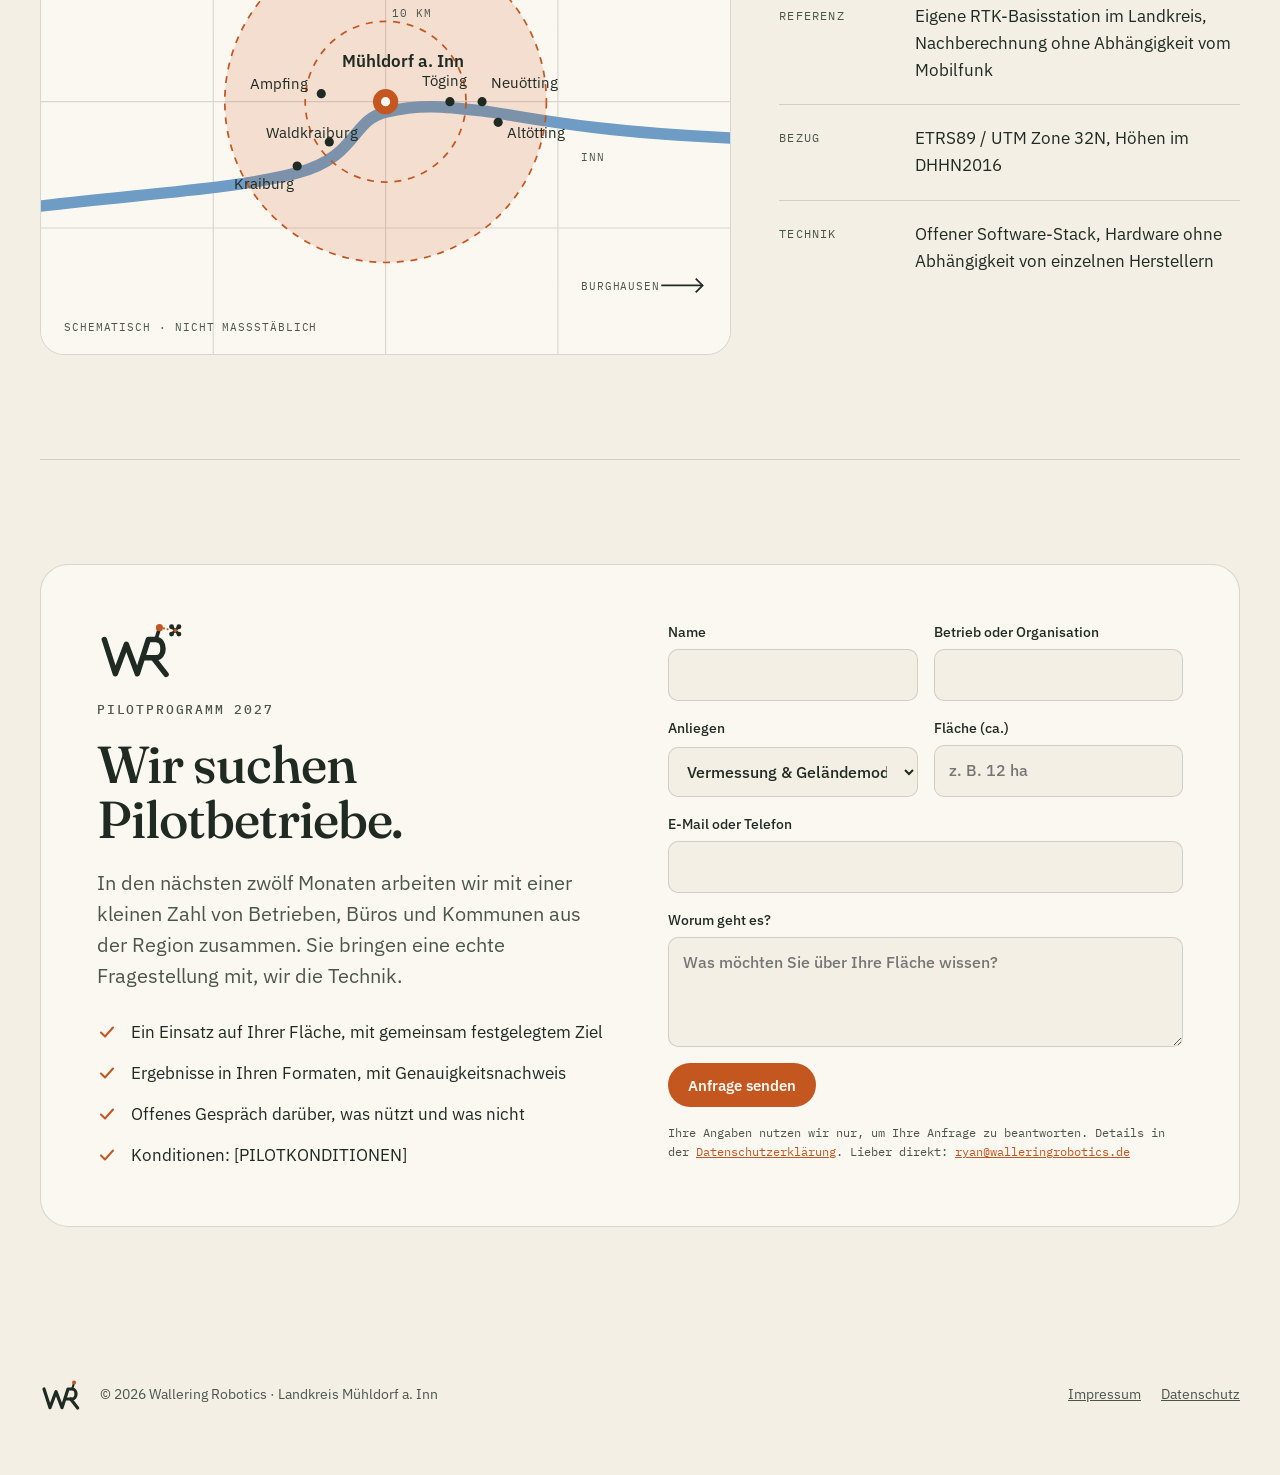
==== commit 4211305c: "Add direct contact email links in both languages" ====
--- a/index.html
+++ b/index.html
@@ -6,10 +6,14 @@
 <title>Wallering Robotics · Vermessung &amp; Inspektion aus der Luft · Mühldorf a. Inn</title>
 <meta name="description" content="UAS-Datendienste aus dem Landkreis Mühldorf: Vermessung und Geländemodelle, Deformationsmonitoring, Bewuchskontrolle, Thermografie, Pflanzengesundheit und Kitzrettung. Zentimetergenau mit eigener RTK-Basis.">
 <link rel="canonical" href="https://walleringrobotics.de/">
+<link rel="alternate" hreflang="de" href="https://walleringrobotics.de/">
+<link rel="alternate" hreflang="en" href="https://walleringrobotics.de/en/">
+<link rel="alternate" hreflang="x-default" href="https://walleringrobotics.de/">
 <meta name="theme-color" content="#F3EFE4" media="(prefers-color-scheme: light)">
 <meta name="theme-color" content="#131915" media="(prefers-color-scheme: dark)">
 <meta property="og:type" content="website">
 <meta property="og:locale" content="de_DE">
+<meta property="og:locale:alternate" content="en_GB">
 <meta property="og:site_name" content="Wallering Robotics">
 <meta property="og:title" content="Wallering Robotics · Ihr Land, zentimetergenau vermessen">
 <meta property="og:description" content="Vermessung, Inspektion und Pflanzengesundheit aus der Luft, geflogen im Landkreis Mühldorf.">
@@ -212,6 +216,14 @@
 @media (max-width:900px){ .pilot{grid-template-columns:minmax(0,1fr);padding:32px 22px;gap:36px} }
 @media (max-width:480px){ .two{grid-template-columns:minmax(0,1fr)} }
 
+/* language switch */
+.lang{display:flex;gap:2px;padding:3px;border:1px solid var(--line);border-radius:999px;font-family:var(--mono);font-size:12px;font-weight:500;letter-spacing:.08em;flex-shrink:0}
+.lang a{min-width:40px;min-height:38px;display:grid;place-items:center;border-radius:999px;color:var(--muted);text-decoration:none}
+.lang a:hover{color:var(--fg)}
+.lang a[aria-current]{background:var(--fg);color:var(--bg)}
+@media (max-width:900px){ .lang{margin-left:auto} .top .btn{margin-left:0} }
+@media (max-width:560px){ .top .btn{display:none} }
+
 footer{padding-block:48px 64px;display:flex;flex-wrap:wrap;gap:16px 32px;justify-content:space-between;align-items:center;color:var(--muted);font-size:14px}
 footer nav{display:flex;gap:20px}
 footer a{color:var(--muted)}
@@ -244,6 +256,7 @@
       <a href="#genauigkeit">Genauigkeit</a>
       <a href="#region">Region</a>
     </nav>
+    <nav class="lang" aria-label="Sprache"><a href="/" aria-current="page" lang="de">DE</a><a href="/en/" hreflang="en" lang="en">EN</a></nav>
     <a class="btn" href="#pilot">Pilotbetrieb werden</a>
   </div>
   <div class="progress" aria-hidden="true"><i id="prog"></i></div>
@@ -569,9 +582,10 @@
       <label for="f-mail">E-Mail oder Telefon<input id="f-mail" name="contact" autocomplete="email" required></label>
       <label for="f-msg">Worum geht es?<textarea id="f-msg" name="msg" placeholder="Was möchten Sie über Ihre Fläche wissen?"></textarea></label>
       <label class="hp" for="f-gotcha" aria-hidden="true">Nicht ausfüllen<input id="f-gotcha" name="_gotcha" tabindex="-1" autocomplete="off"></label>
+      <input type="hidden" name="sprache" value="DE">
       <button class="btn" type="submit" style="justify-self:start">Anfrage senden</button>
       <p class="status" id="fstatus" role="status" hidden></p>
-      <p class="note">Ihre Angaben nutzen wir nur, um Ihre Anfrage zu beantworten. Details in der <a href="datenschutz.html">Datenschutzerklärung</a>. Lieber direkt: <span id="mailaddr">[E-MAIL]</span></p>
+      <p class="note">Ihre Angaben nutzen wir nur, um Ihre Anfrage zu beantworten. Details in der <a href="datenschutz.html">Datenschutzerklärung</a>. Lieber direkt: <a id="mailaddr" href="mailto:ryan@walleringrobotics.de">ryan@walleringrobotics.de</a></p>
     </form>
   </div>
 </section>
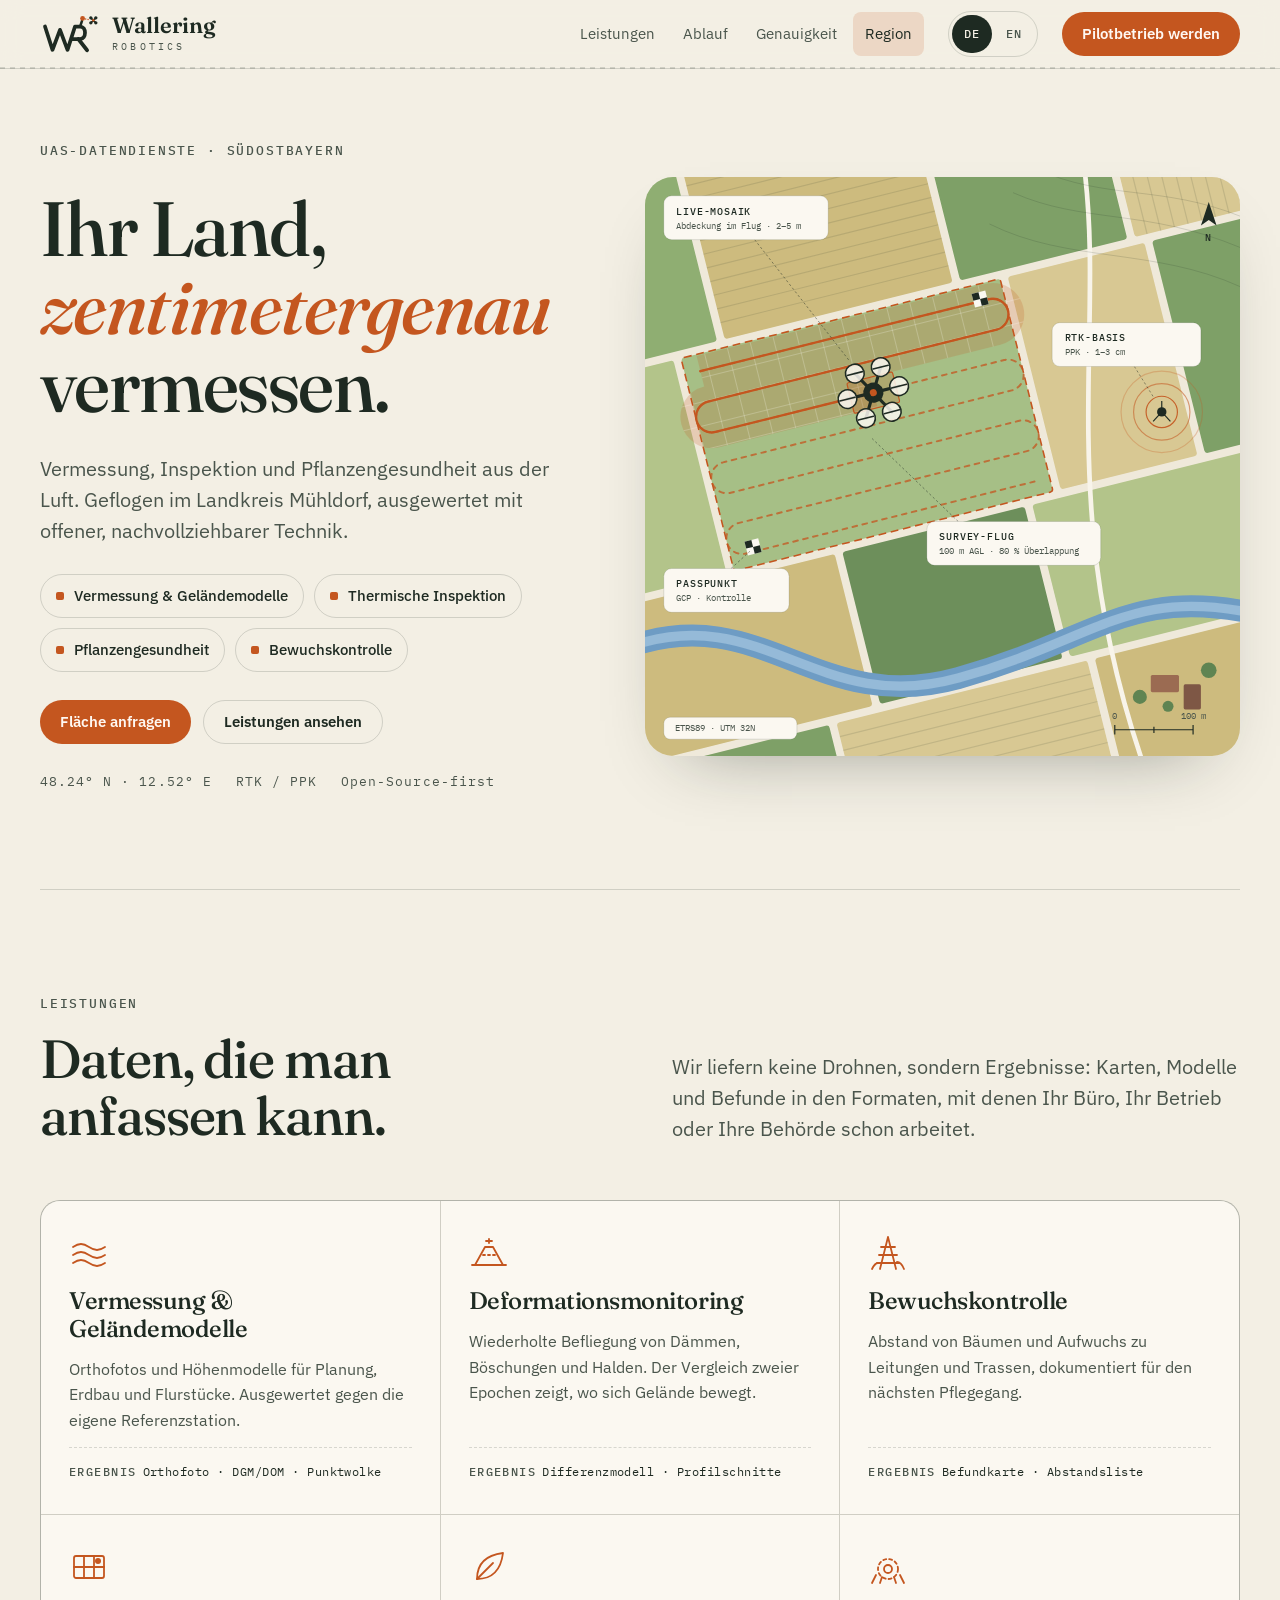
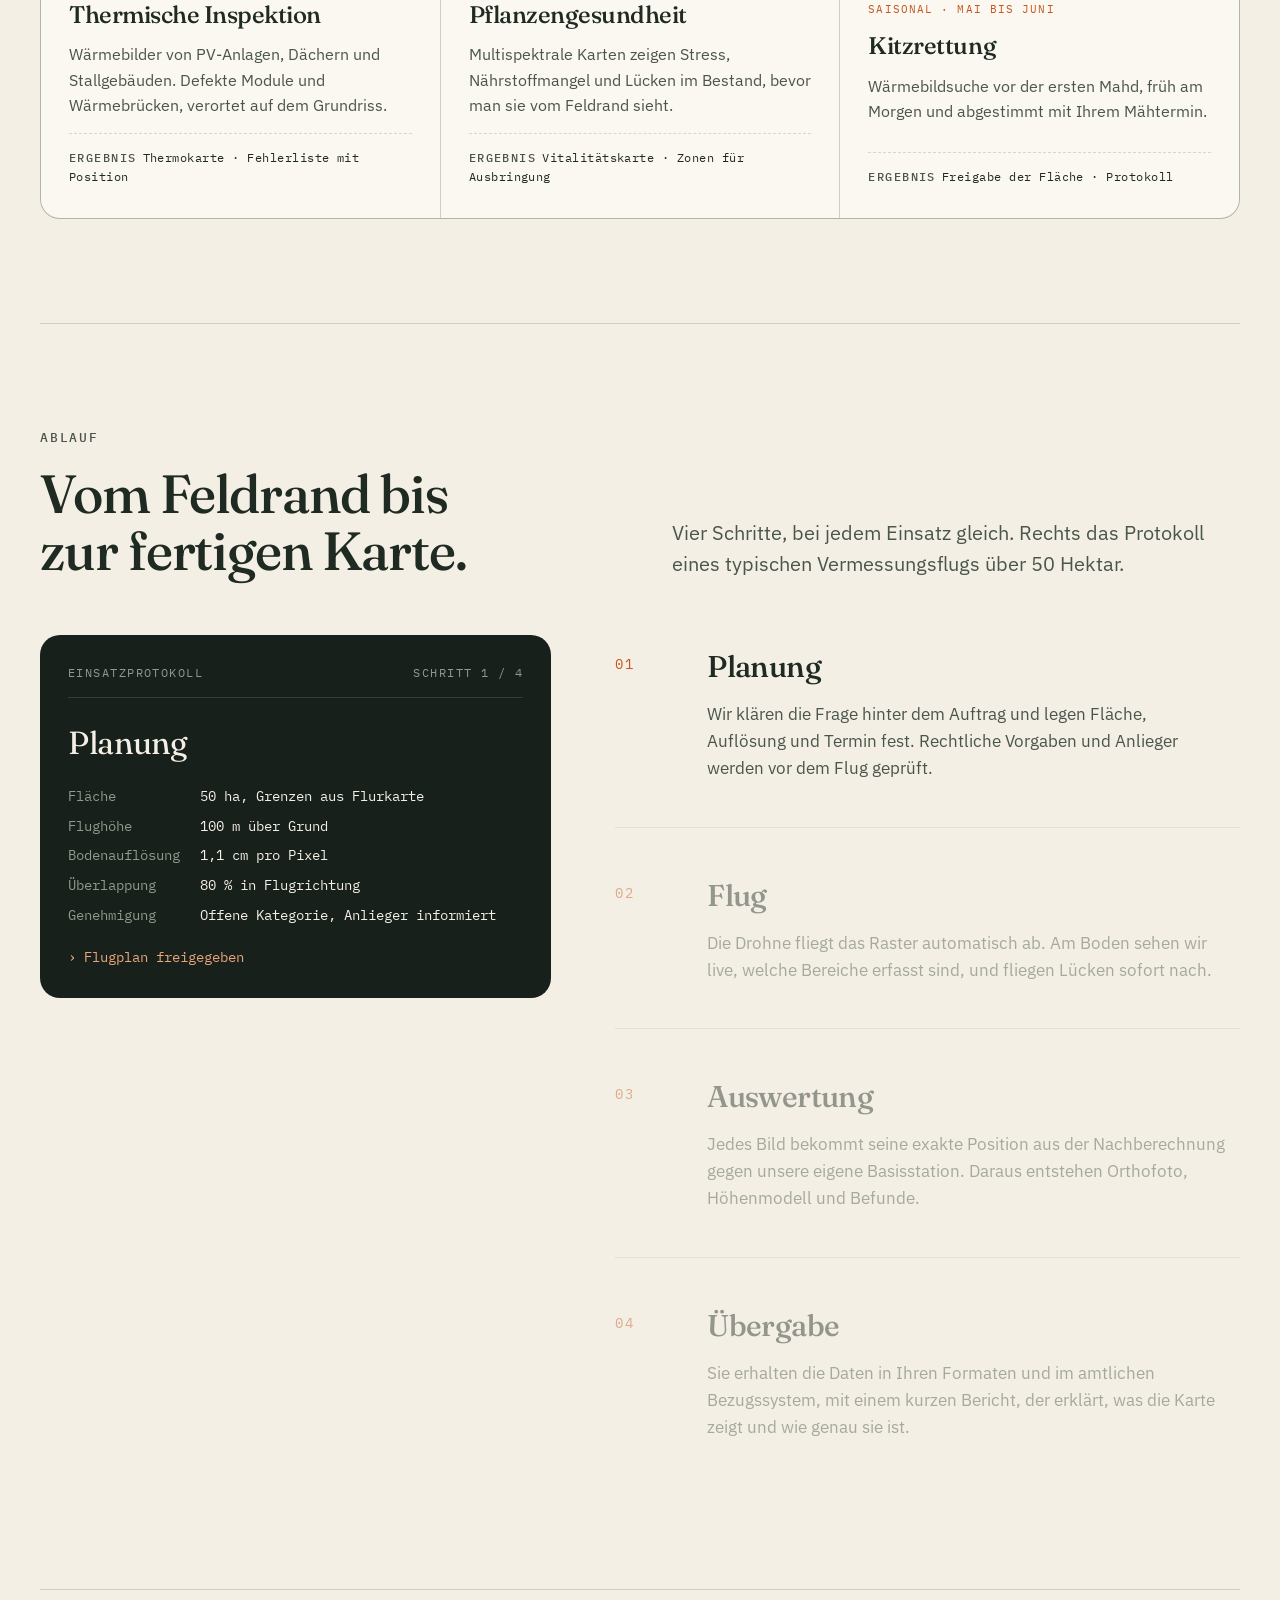
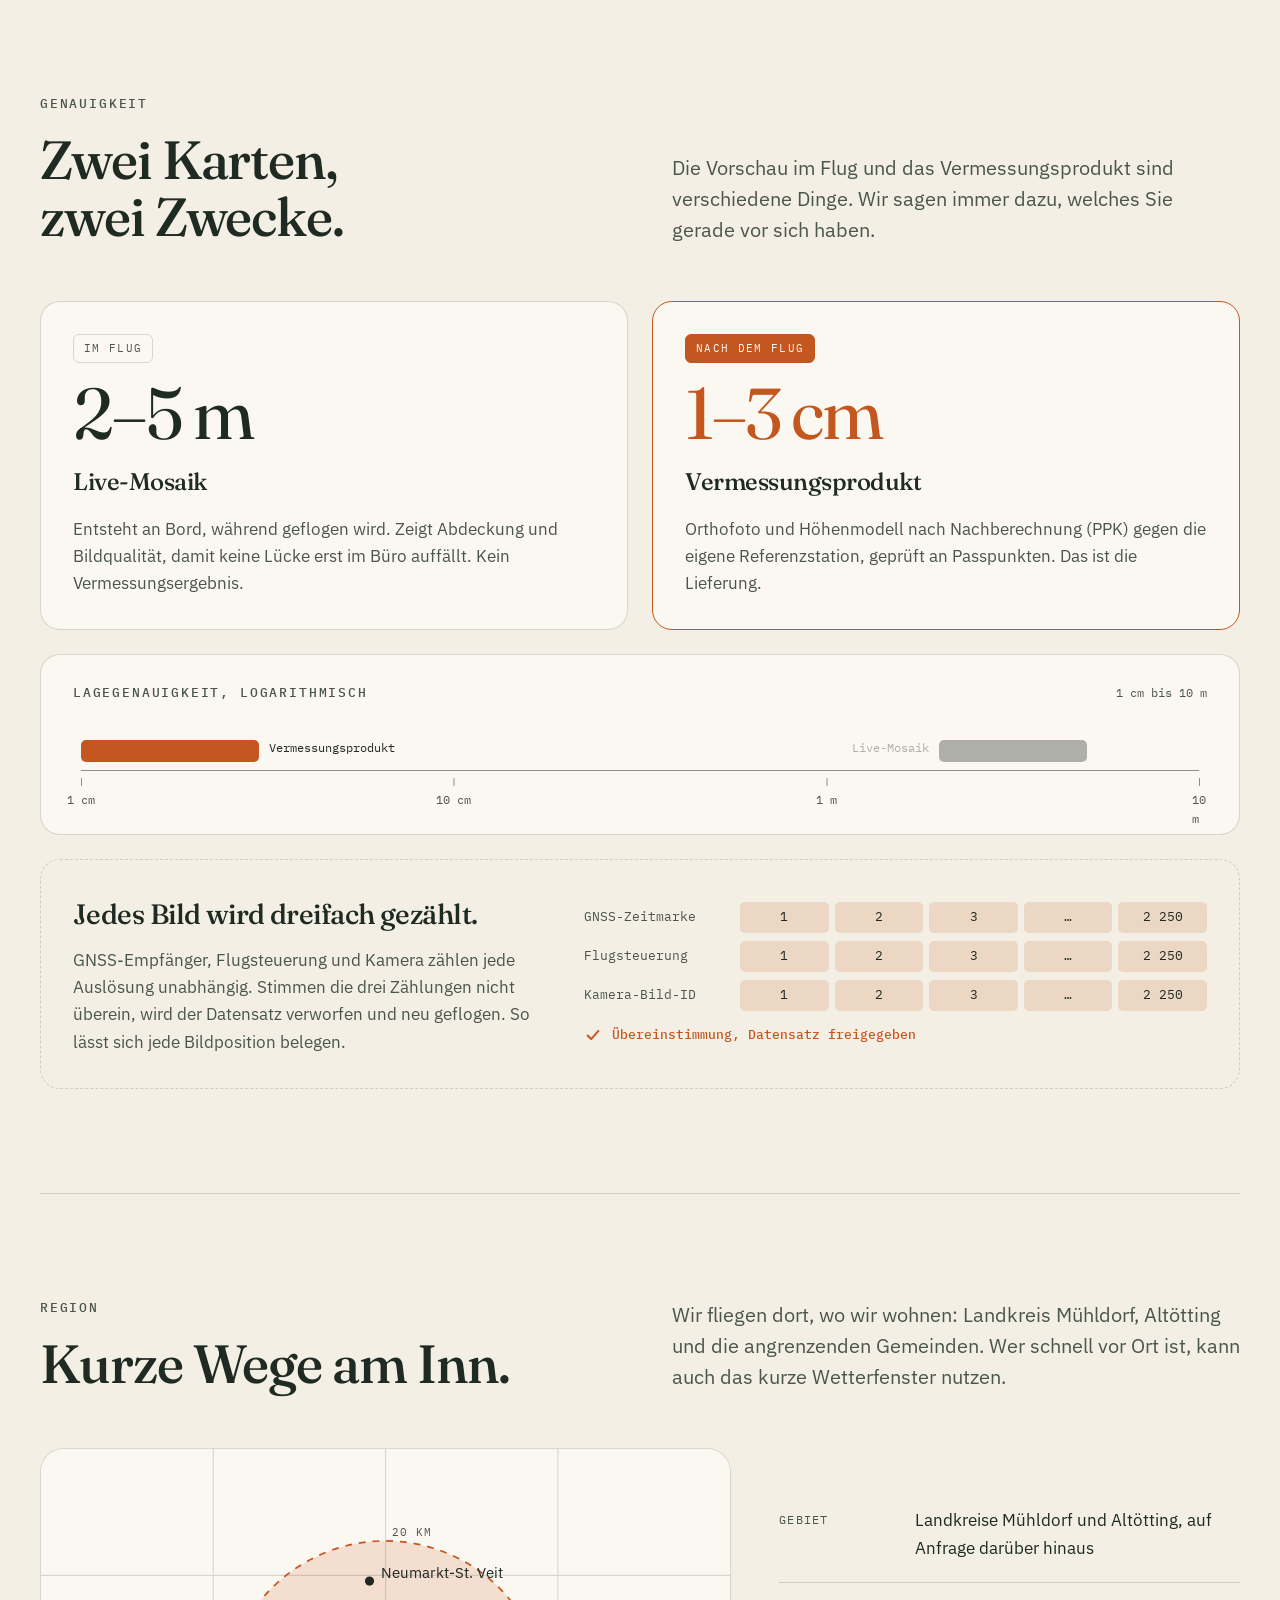
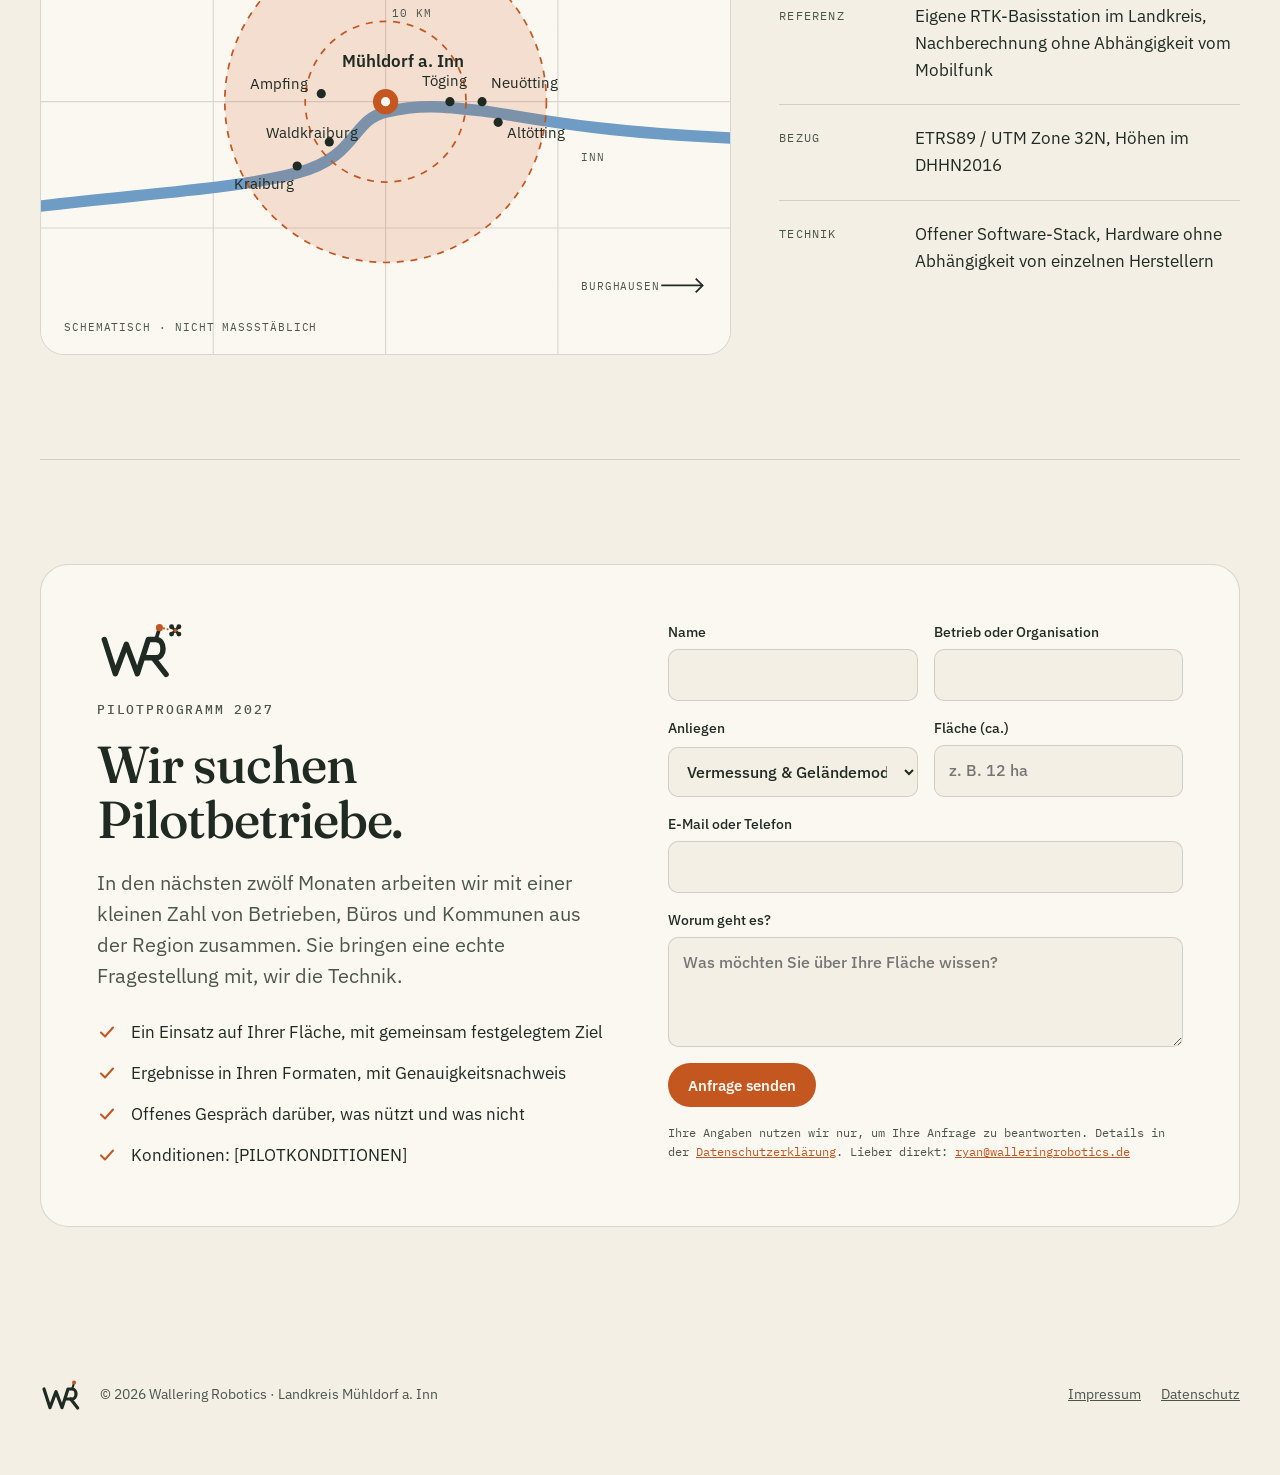
==== commit 26c63827: "Connect both contact forms to configured Formspree endpoint" ====
--- a/index.html
+++ b/index.html
@@ -560,7 +560,7 @@
         <li><svg viewBox="0 0 20 20" aria-hidden="true"><path d="M4 10.5l4 4 8-9"/></svg><span>Konditionen: [PILOTKONDITIONEN]</span></li>
       </ul>
     </div>
-    <form id="pform" action="https://formspree.io/f/[FORMSPREE-ID]" method="POST" novalidate>
+    <form id="pform" action="https://formspree.io/f/mbggqaev" method="POST" novalidate>
       <div class="two">
         <label for="f-name">Name<input id="f-name" name="name" autocomplete="name" required></label>
         <label for="f-org">Betrieb oder Organisation<input id="f-org" name="org" autocomplete="organization"></label>
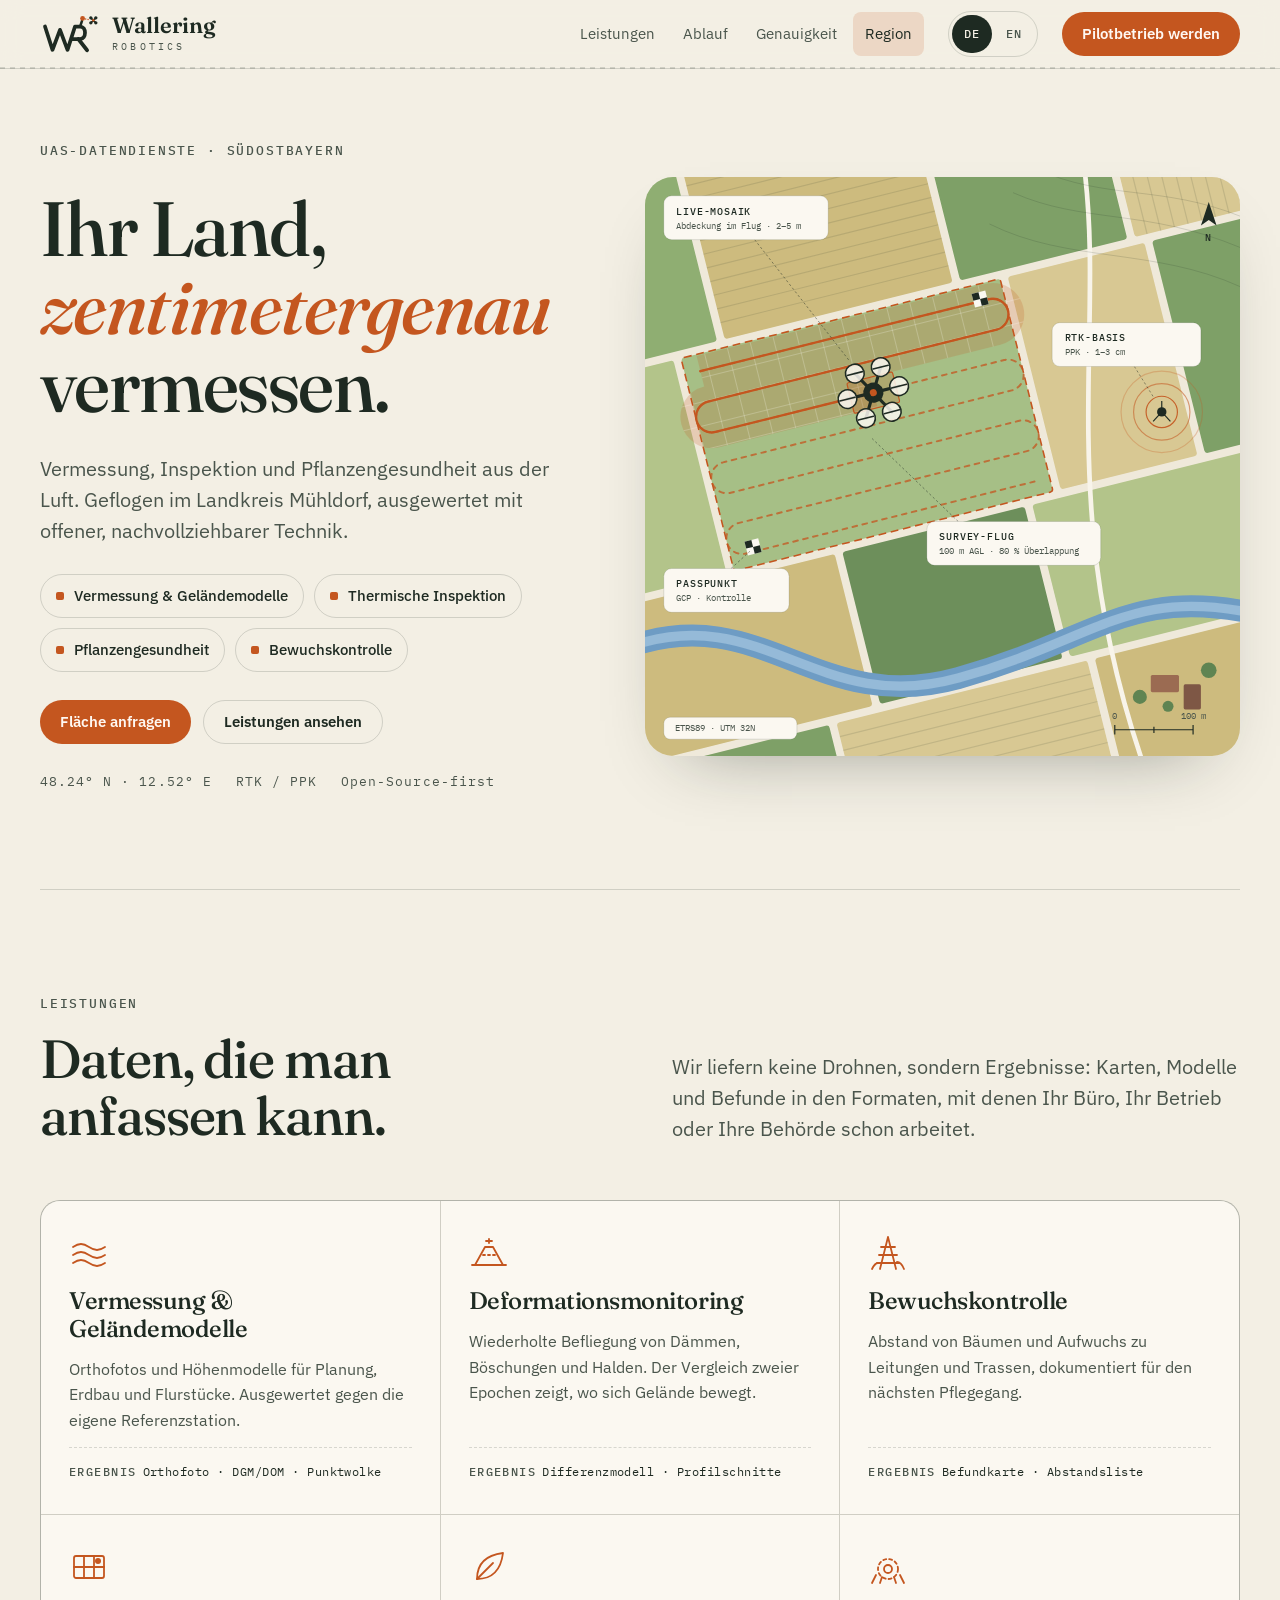
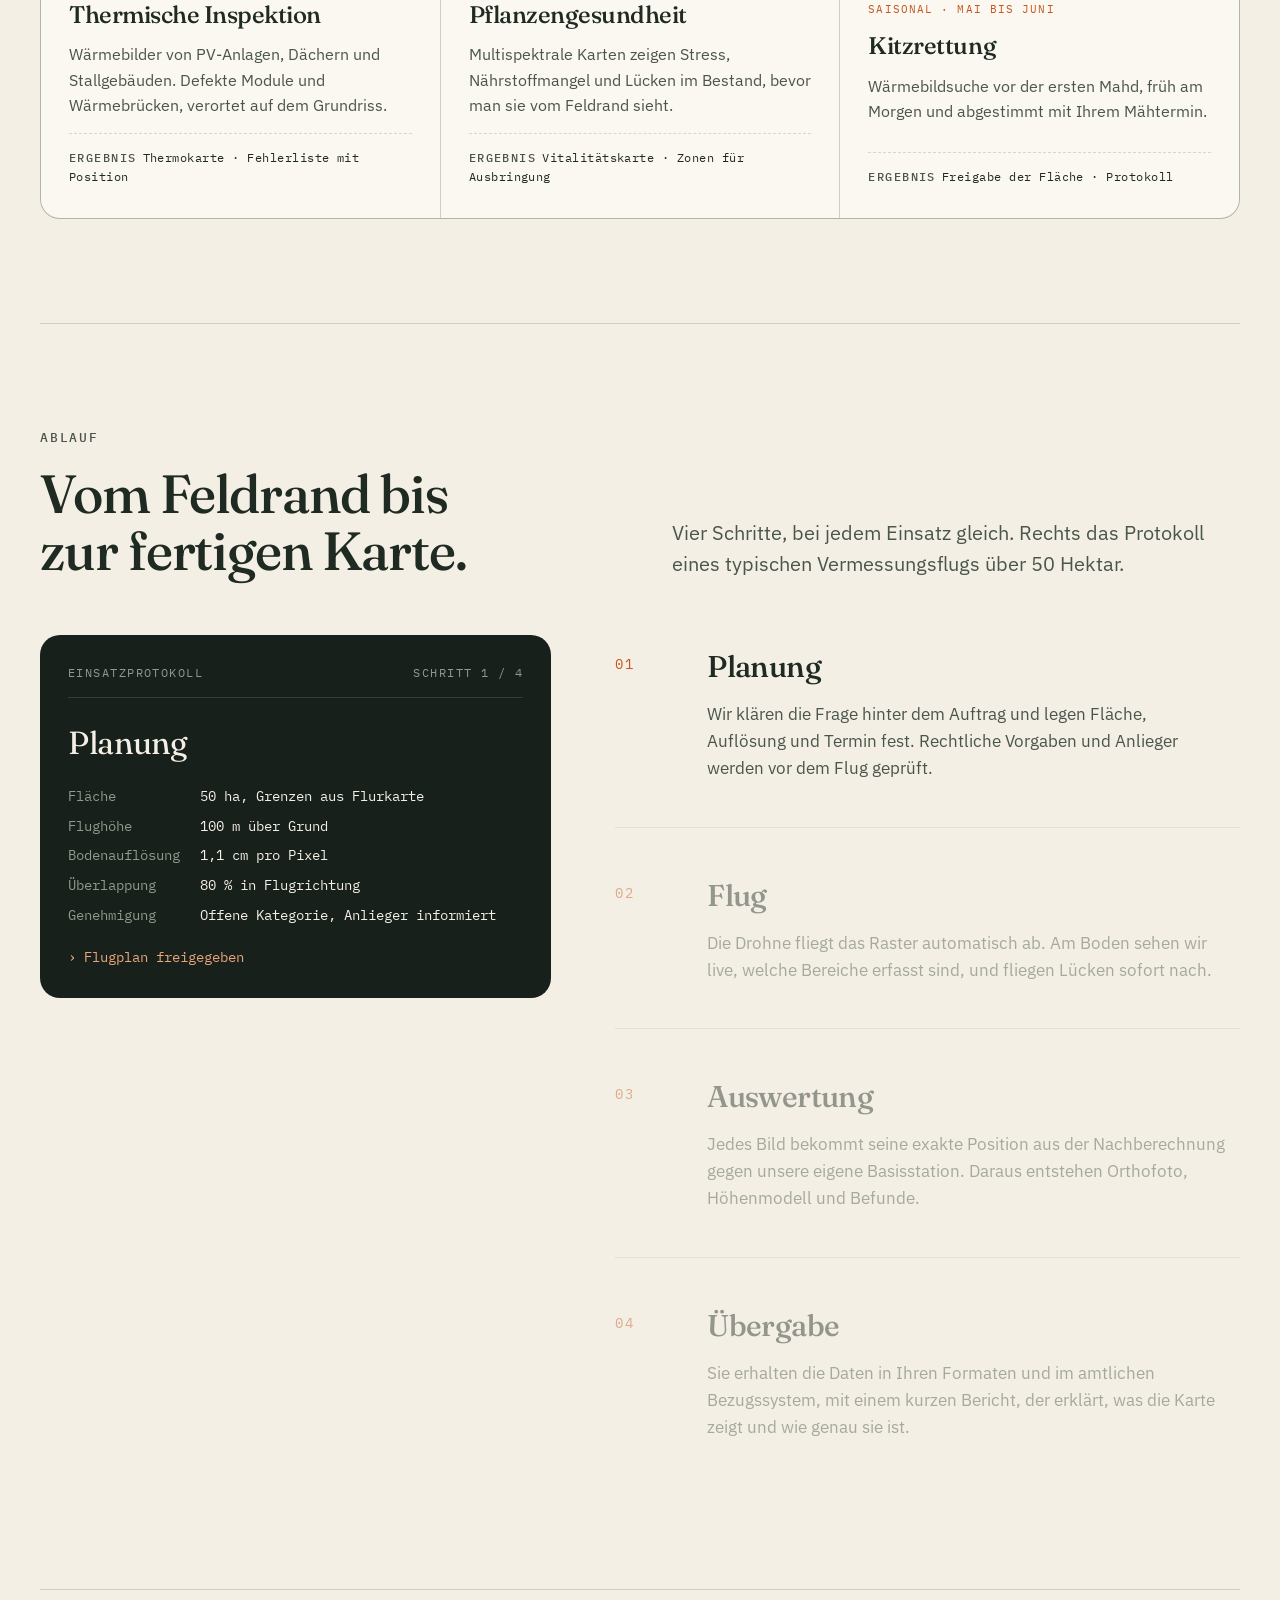
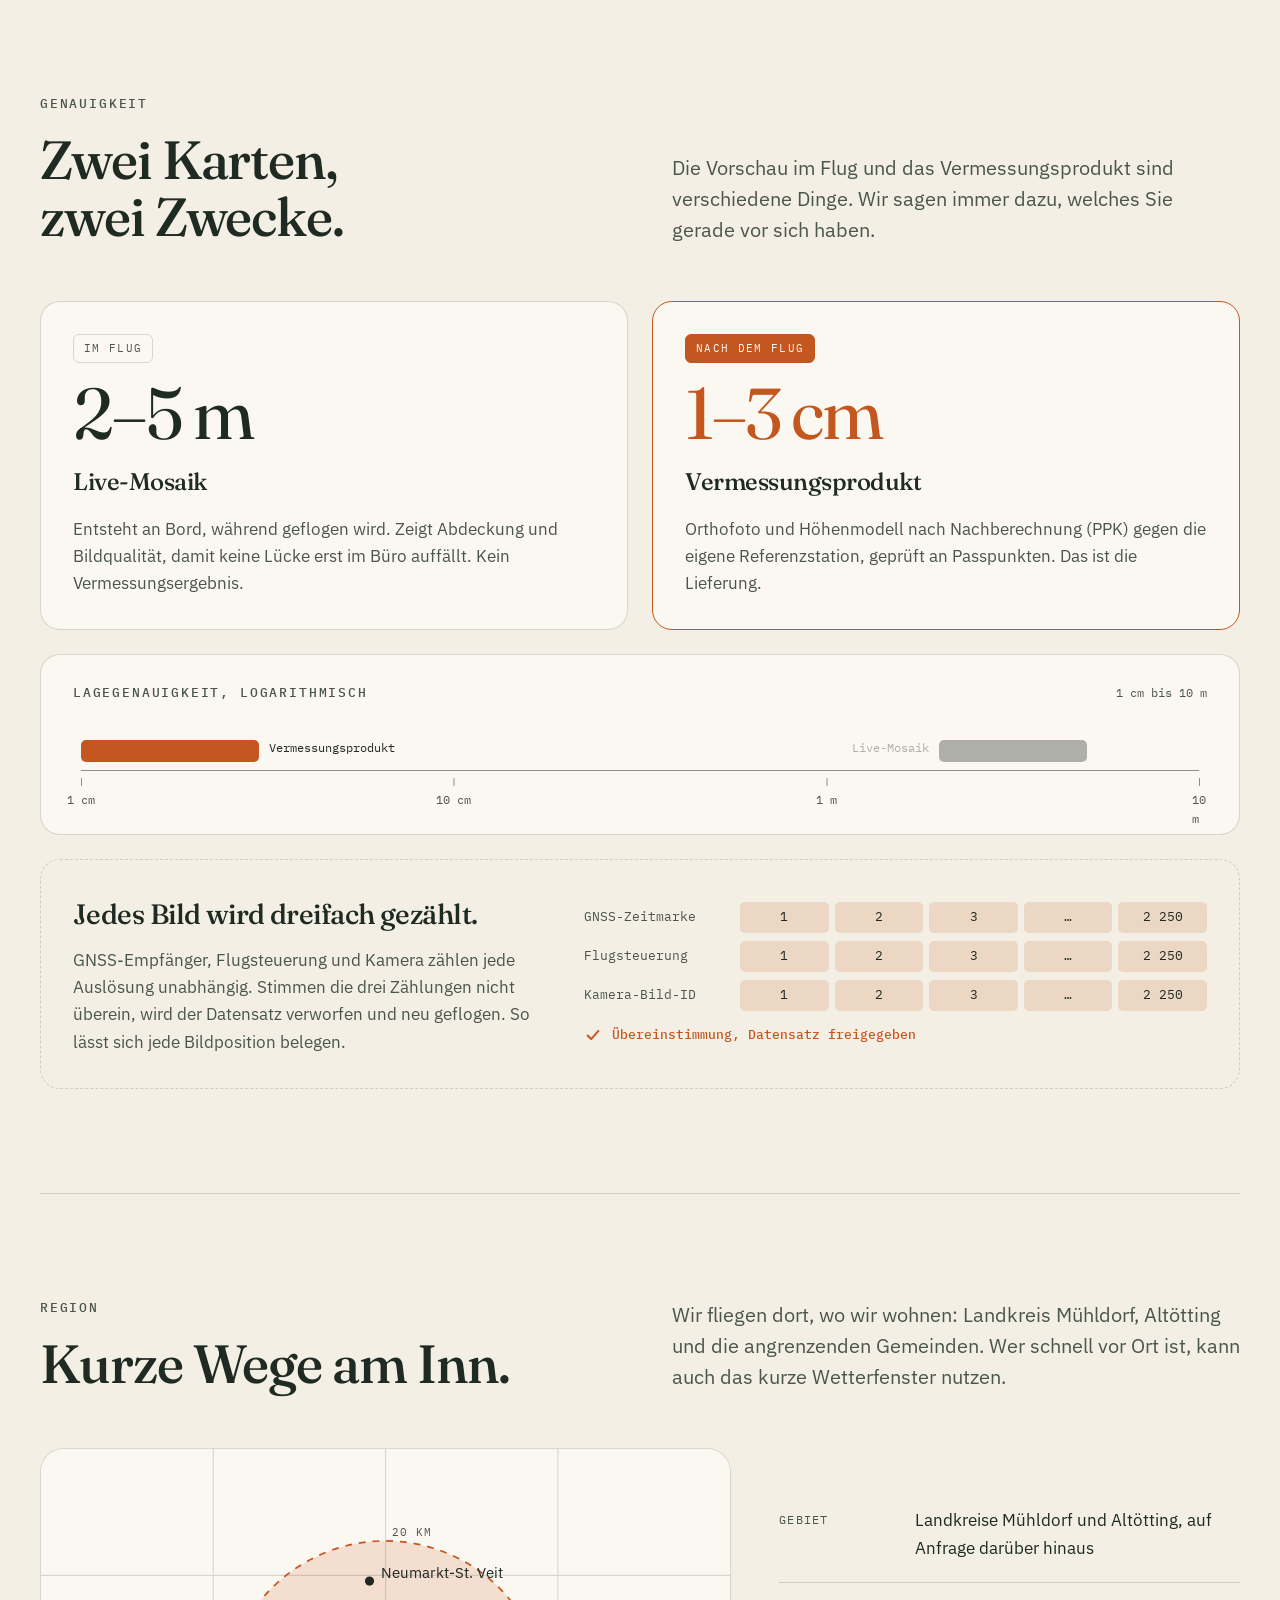
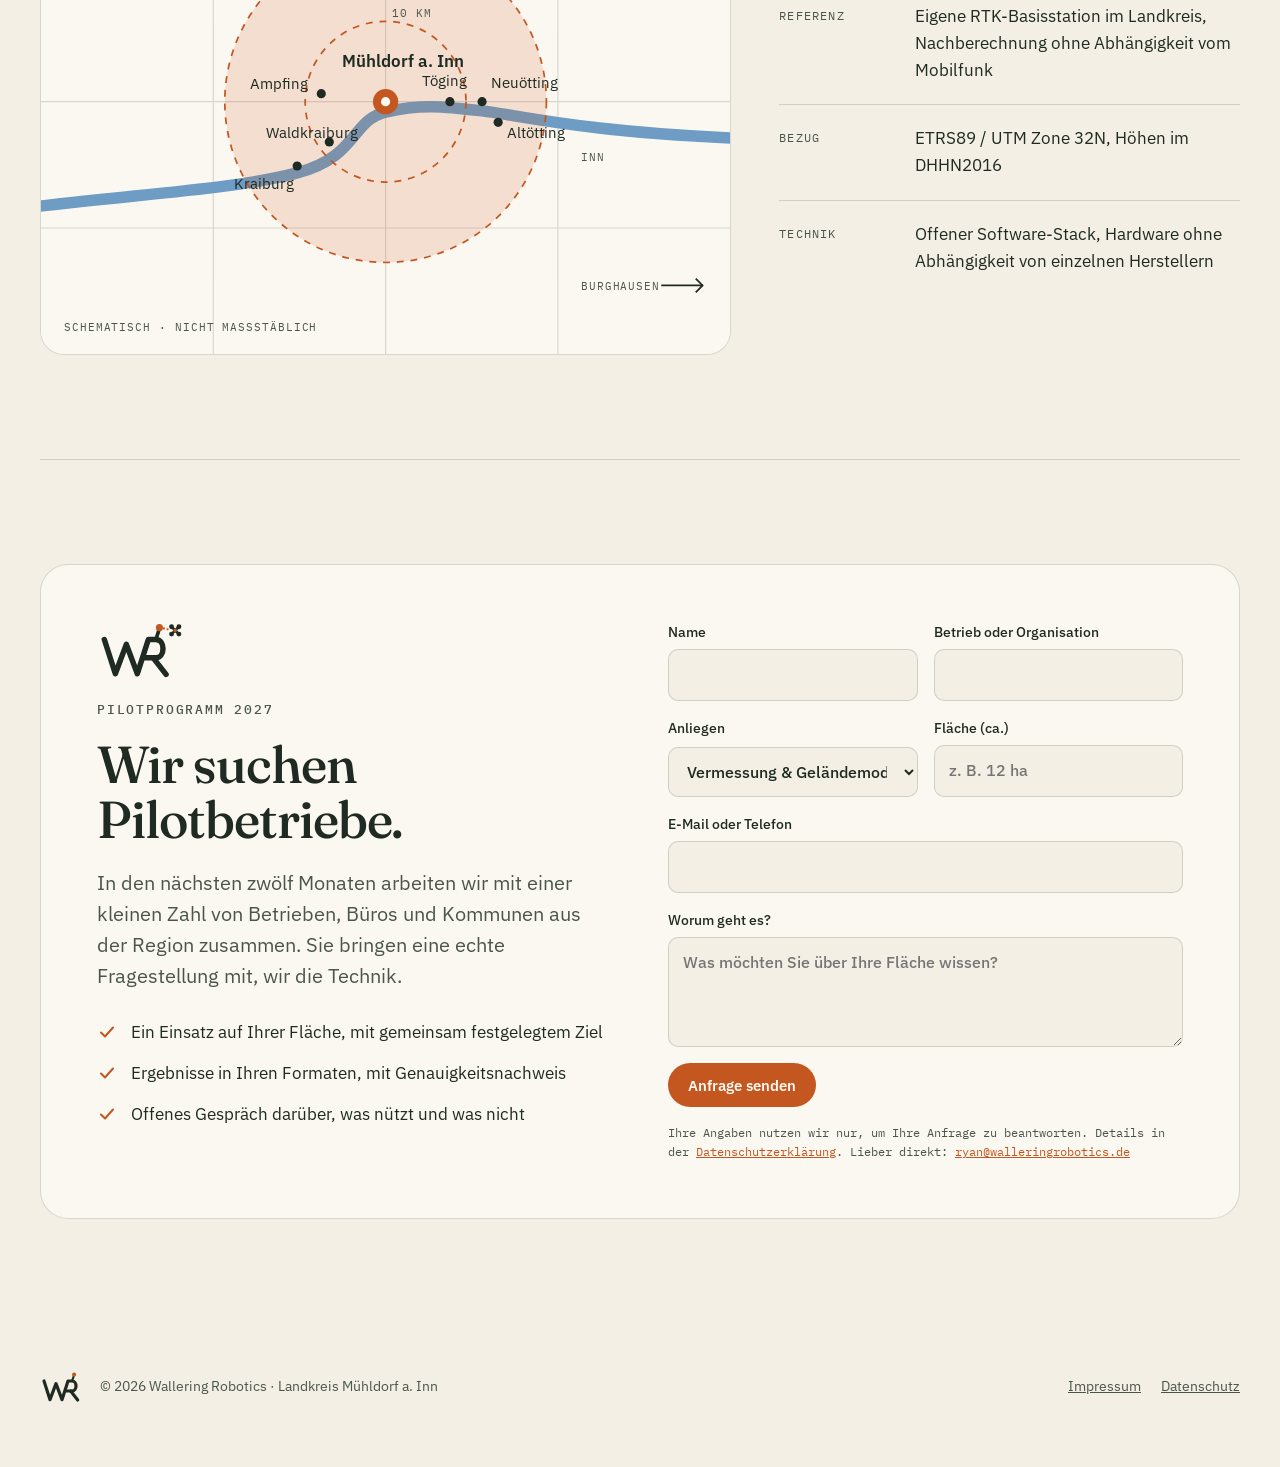
==== commit 063ac03a: "Remove pilot terms and unverified privacy template claims" ====
--- a/index.html
+++ b/index.html
@@ -557,7 +557,6 @@
         <li><svg viewBox="0 0 20 20" aria-hidden="true"><path d="M4 10.5l4 4 8-9"/></svg><span>Ein Einsatz auf Ihrer Fläche, mit gemeinsam festgelegtem Ziel</span></li>
         <li><svg viewBox="0 0 20 20" aria-hidden="true"><path d="M4 10.5l4 4 8-9"/></svg><span>Ergebnisse in Ihren Formaten, mit Genauigkeitsnachweis</span></li>
         <li><svg viewBox="0 0 20 20" aria-hidden="true"><path d="M4 10.5l4 4 8-9"/></svg><span>Offenes Gespräch darüber, was nützt und was nicht</span></li>
-        <li><svg viewBox="0 0 20 20" aria-hidden="true"><path d="M4 10.5l4 4 8-9"/></svg><span>Konditionen: [PILOTKONDITIONEN]</span></li>
       </ul>
     </div>
     <form id="pform" action="https://formspree.io/f/mbggqaev" method="POST" novalidate>
@@ -685,11 +684,12 @@
     st.hidden=false;
     if(!n.value.trim()||!c.value.trim()){st.textContent='Bitte Name und E-Mail oder Telefon angeben, damit wir antworten können.';(n.value.trim()?c:n).focus();return}
     if(f.action.indexOf('[')!==-1){st.textContent='Das Formular ist noch nicht angeschlossen. Bitte schreiben Sie uns direkt an '+mail+'.';return}
+    const firstName=n.value.trim().split(' ')[0];
     btn.disabled=true; st.textContent='Wird gesendet …';
     try{
       const r=await fetch(f.action,{method:'POST',body:new FormData(f),headers:{Accept:'application/json'}});
       if(!r.ok) throw new Error(r.status);
-      f.reset(); st.textContent='Danke, '+n.value.trim().split(' ')[0]+'. Ihre Anfrage ist angekommen, wir melden uns bei Ihnen.';
+      f.reset(); st.textContent='Danke, '+firstName+'. Ihre Anfrage ist angekommen, wir melden uns bei Ihnen.';
     }catch(err){
       st.textContent='Senden hat nicht geklappt. Bitte versuchen Sie es erneut oder schreiben Sie direkt an '+mail+'.';
     }finally{btn.disabled=false}
